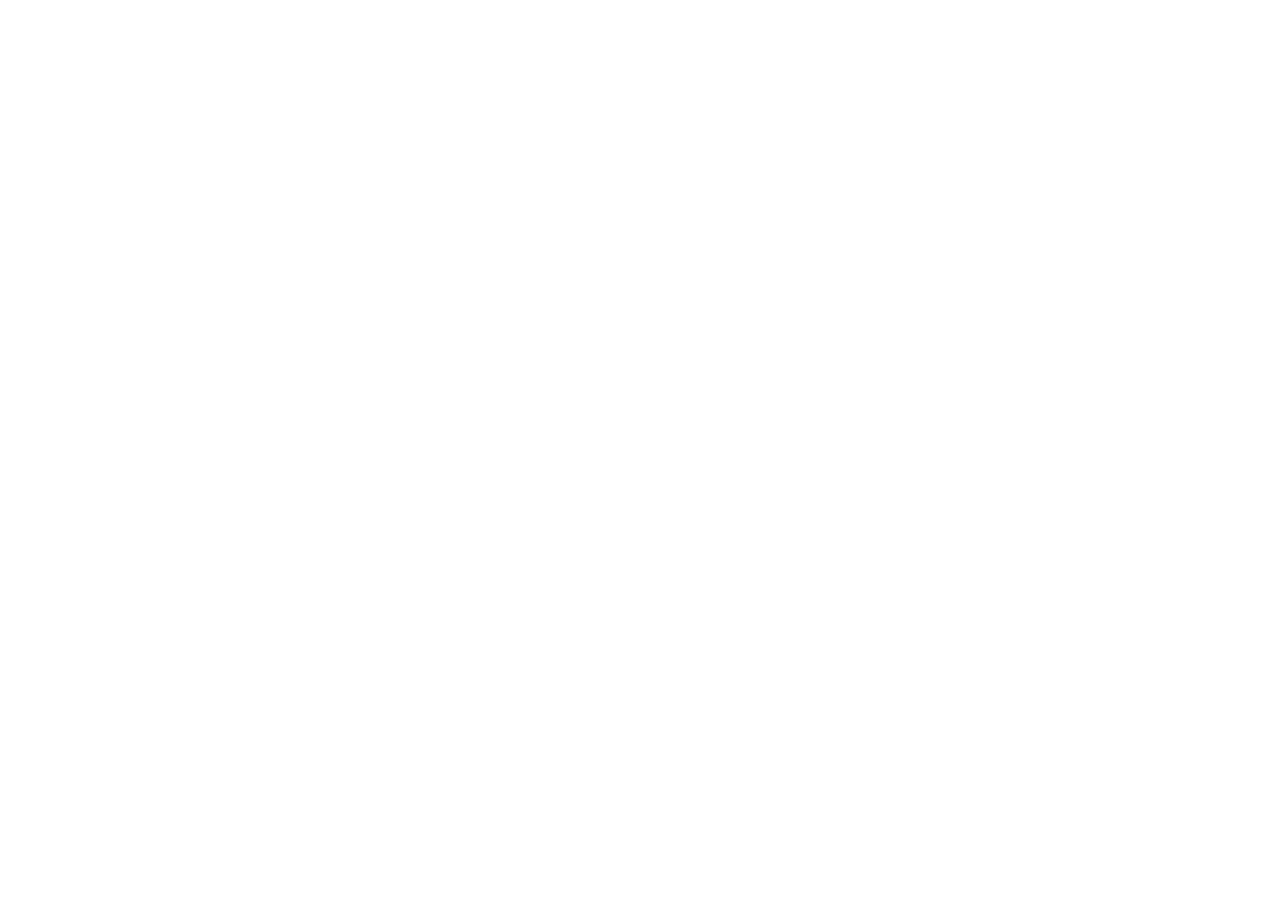
==== index.html @ 24bb2c62 "addedgoogle fonts and link css file" ====
<!DOCTYPE html>
<html lang="en">
  <head>
    <meta charset="UTF-8" />
    <meta name="viewport" content="width=device-width, initial-scale=1.0" />
    <title>journey of web development</title>
    <link rel="stylesheet" href="styles/style.css" />
    <link rel="preconnect" href="https://fonts.googleapis.com" />
    <link rel="preconnect" href="https://fonts.gstatic.com" crossorigin />
    <link
      href="https://fonts.googleapis.com/css2?family=Inter:wght@100..900&display=swap"
      rel="stylesheet"
    />
  </head>

  <body></body>
</html>
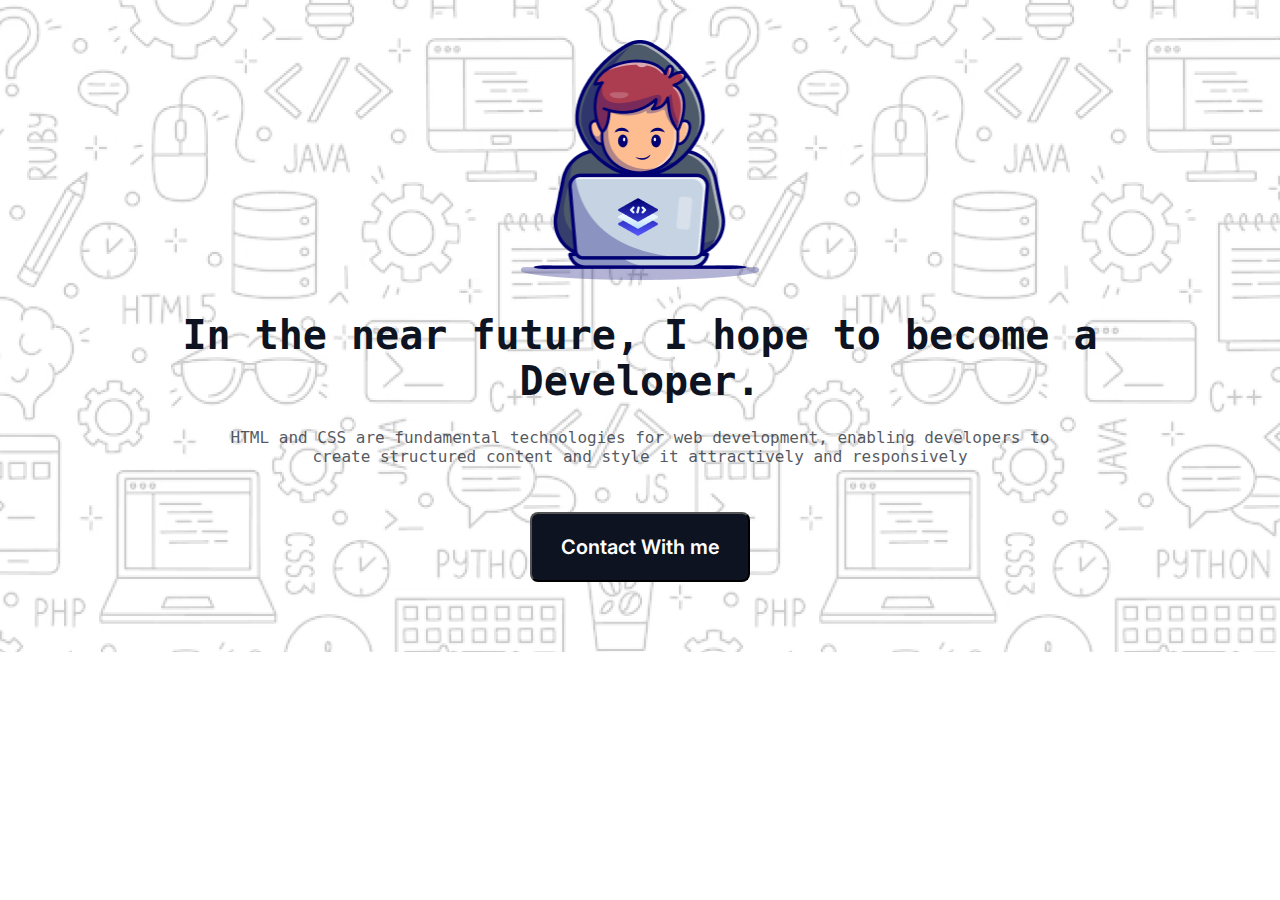
==== commit 9d0c2239: "added banner section" ====
--- a/index.html
+++ b/index.html
@@ -13,5 +13,21 @@
     />
   </head>
 
-  <body></body>
+  <body>
+    <main>
+      <!-- banner-section start here -->
+      <section class="banner">
+        <div class="banner-container">
+          <img src="assets/Group.png" alt="" />
+          <h1>In the near future, I hope to become a Developer.</h1>
+          <p>
+            HTML and CSS are fundamental technologies for web development,
+            enabling developers to create structured content and style it
+            attractively and responsively
+          </p>
+          <button><a href="#footer">Contact With me</a></button>
+        </div>
+      </section>
+    </main>
+  </body>
 </html>
--- a/styles/style.css
+++ b/styles/style.css
@@ -0,0 +1,84 @@
+* {
+  margin: 0;
+  padding: 0;
+  outline: none;
+  box-sizing: border-box;
+}
+
+body {
+  font-family: "Inter", sans-serif;
+}
+
+/* banner design start here */
+
+.banner {
+  max-width: 1440px;
+  min-height: 652px;
+  /* border: 2px solid greenyellow; */
+  margin: 0 auto;
+  background-image: url("../assets/Hero-bg.png");
+  background-repeat: no-repeat;
+  background-position: center;
+  background-size: cover;
+}
+
+.banner-container {
+  max-width: 998px;
+  min-height: 582px;
+  display: flex;
+  flex-direction: column;
+  justify-content: flex-end;
+  align-items: center;
+  padding: 0px;
+  /* border: 2px solid red; */
+  margin: 0 auto;
+  /* margin-top: 24px; */
+}
+
+.banner-container img {
+  max-width: 240.28px;
+  min-height: 240px;
+  margin-bottom: 32px;
+  /* border: 2px solid red; */
+}
+
+.banner-container h1 {
+  max-width: 998px;
+  text-align: center;
+  color: rgb(13, 19, 33);
+  margin-bottom: 24px;
+  font-size: 40px;
+  font-weight: 800;
+  font-family: "Azeret Mono", monospace;
+}
+
+.banner-container p {
+  max-width: 852px;
+  min-height: 52px;
+  color: rgb(13, 19, 33);
+  font-family: "Azeret Mono", monospace;
+  opacity: 0.7;
+  font-size: 16px;
+  font-weight: 400;
+  text-align: center;
+  margin-bottom: 32px;
+}
+
+.banner-container button {
+  width: 220px;
+  min-height: 66px;
+  padding: 21px 24px 21px 24px;
+  margin: 0px 0px;
+  border-radius: 8px;
+  background: rgb(13, 19, 33);
+}
+
+.banner-container a {
+  text-decoration: none;
+  color: rgb(255, 255, 255);
+  font-family: "Azeret Mono", monospace;
+  font-size: 20px;
+  font-weight: 600;
+  text-align: center;
+  font-family: "Inter", sans-serif;
+}
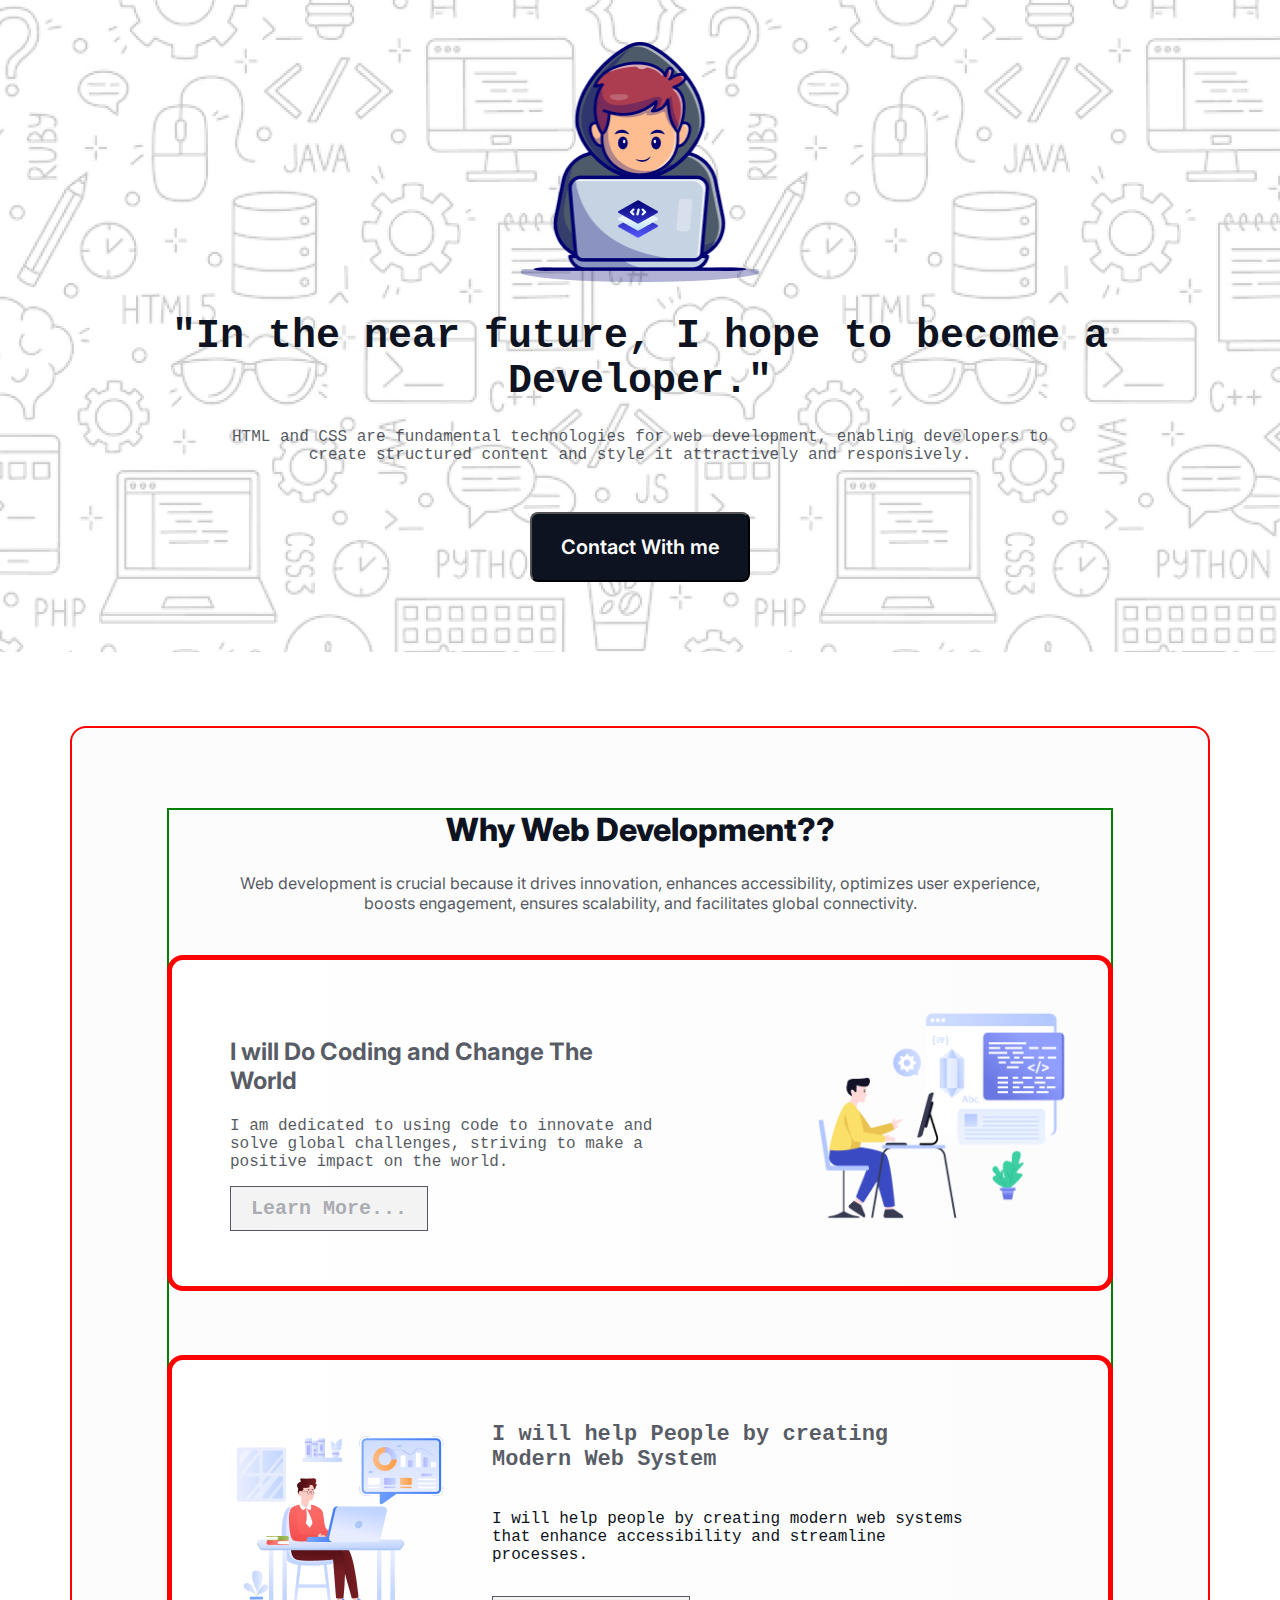
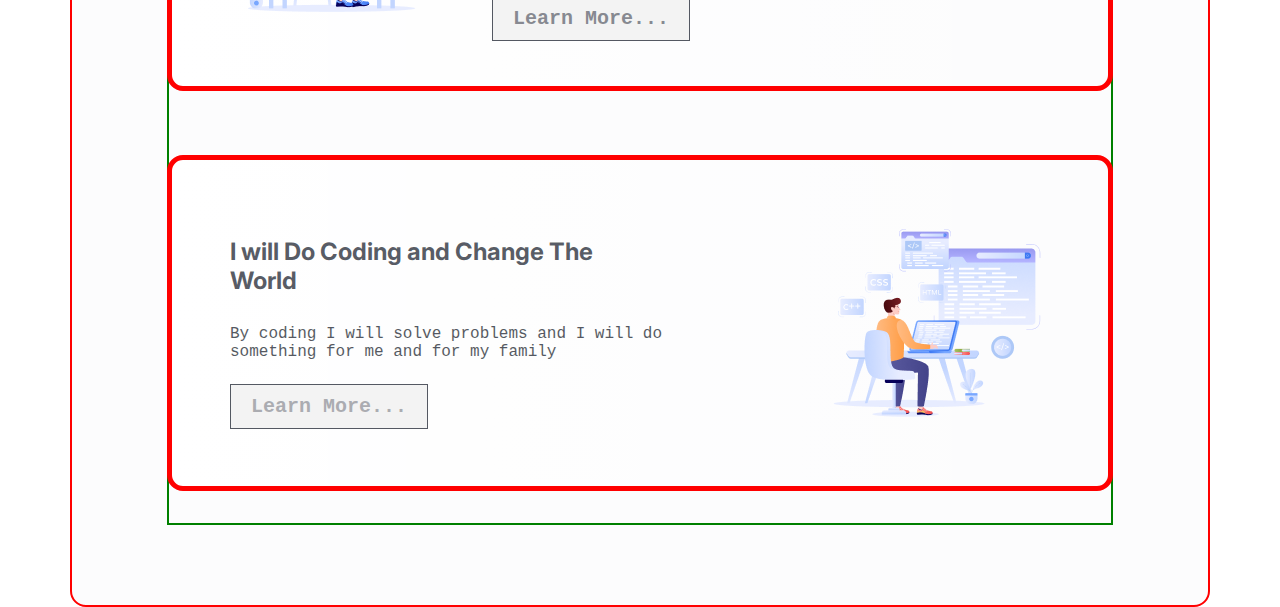
==== commit 8912e947: "added web-dev design and html" ====
--- a/index.html
+++ b/index.html
@@ -1,33 +1,73 @@
 <!DOCTYPE html>
 <html lang="en">
-  <head>
+
+<head>
     <meta charset="UTF-8" />
     <meta name="viewport" content="width=device-width, initial-scale=1.0" />
     <title>journey of web development</title>
     <link rel="stylesheet" href="styles/style.css" />
     <link rel="preconnect" href="https://fonts.googleapis.com" />
     <link rel="preconnect" href="https://fonts.gstatic.com" crossorigin />
-    <link
-      href="https://fonts.googleapis.com/css2?family=Inter:wght@100..900&display=swap"
-      rel="stylesheet"
-    />
-  </head>
+    <link href="https://fonts.googleapis.com/css2?family=Inter:wght@100..900&display=swap" rel="stylesheet" />
+</head>
 
-  <body>
+<body>
     <main>
-      <!-- banner-section start here -->
-      <section class="banner">
-        <div class="banner-container">
-          <img src="assets/Group.png" alt="" />
-          <h1>In the near future, I hope to become a Developer.</h1>
-          <p>
-            HTML and CSS are fundamental technologies for web development,
-            enabling developers to create structured content and style it
-            attractively and responsively
-          </p>
-          <button><a href="#footer">Contact With me</a></button>
-        </div>
-      </section>
-    </main>
-  </body>
-</html>
+        <!-- banner-section start here -->
+        <header class="banner">
+            <div class="banner-container">
+                <img src="assets/Group.png" alt="" />
+                <h1>"In the near future, I hope to become a Developer."</h1>
+                <p>
+                    HTML and CSS are fundamental technologies for web development, enabling developers to create structured content and style it attractively and responsively.
+                </p>
+                <button><a href="#footer">Contact With me</a></button>
+            </div>
+        </header>
+        <main>
+            <section class="why-web-dev">
+                <div class="why-web-dev-container">
+                    <div class="why-web-dev-container-1">
+                        <h3>Why Web Development??</h3>
+                        <p>
+                            Web development is crucial because it drives innovation, enhances accessibility, optimizes user experience, boosts engagement, ensures scalability, and facilitates global connectivity.
+                        </p>
+                    </div>
+                    <div class="why-web-dev-container-2">
+                        <div class="web-dev-container2-child">
+                            <div class="web-dev-container2-content">
+                                <h4>I will Do Coding and Change The World</h4>
+                                <p>I am dedicated to using code to innovate and solve global challenges, striving to make a positive impact on the world.</p>
+                                <button class="btn"><a href="button.html">Learn More...</a></button>
+                            </div>
+                            <img src="assets/Layer_1.png" alt="">
+
+                        </div>
+                    </div>
+                    <div class="why-web-dev-container-3">
+                        <div class="web-dev-container3-child">
+                            <img src="assets/Group 3.png" alt="">
+                            <div class="web-dev-container3-content">
+                                <h4>I will help People by creating Modern Web System</h4>
+                                <p>I will help people by creating modern web systems that enhance accessibility and streamline processes.</p>
+                                <button class="btn"><a href="button2.html">Learn More...</a></button>
+                            </div>
+                        </div>
+                        <div class="why-web-dev-container-4"></div>
+                    </div>
+                    <div class="why-web-dev-container-2">
+                        <div class="web-dev-container2-child">
+                            <div class="web-dev-container2-content">
+                                <h4>I will Do Coding and Change The World</h4>
+                                <p>By coding I will solve problems and I will do something for me and for my family</p>
+                                <button class="btn"><a href="button.html">Learn More...</a></button>
+                            </div>
+                            <img src="assets/Group 4.png" alt="">
+
+                        </div>
+                    </div>
+            </section>
+        </main>
+</body>
+
+</html>--- a/styles/style.css
+++ b/styles/style.css
@@ -7,6 +7,14 @@
 
 body {
   font-family: "Inter", sans-serif;
+}
+
+/* shared design */
+
+.btn {
+  padding: 10px 20px;
+  border: 1px solid rgb(13, 19, 33);
+  opacity: 0.7;
 }
 
 /* banner design start here */
@@ -82,3 +90,229 @@
   text-align: center;
   font-family: "Inter", sans-serif;
 }
+
+/* why web development start here */
+
+.why-web-dev {
+  max-width: 1140px;
+  min-height: 1393px;
+  display: flex;
+  flex-direction: column;
+  justify-content: flex-start;
+  align-items: center;
+  padding: 80px 97px 80px 97px;
+  border: 2px solid red;
+  margin: 0 auto;
+  margin-top: 74px;
+  border-radius: 16px;
+  background: rgba(13, 19, 33, 0.02);
+  background-color: rgba(252, 252, 253, 1);
+}
+
+.why-web-dev-container {
+  max-width: 946px;
+  min-height: 1233px;
+  display: flex;
+  flex-direction: column;
+  justify-content: flex-start;
+  align-items: center;
+  padding: 0px;
+  margin: 0px 10px;
+  border: 2px solid green;
+}
+
+.why-web-dev-container-1 {
+  max-width: 852px;
+  min-height: 113px;
+  display: flex;
+  flex-direction: column;
+  padding: 0px;
+  /* margin: 48px 0px; */
+}
+
+.why-web-dev-container-1 h3 {
+  color: rgb(13, 19, 33);
+  font-size: 32px;
+  font-weight: 800;
+  letter-spacing: 0%;
+  text-align: center;
+  font-family: "Inter", sans-serif;
+}
+
+.why-web-dev-container-1 p {
+  color: rgb(13, 19, 33);
+  font-family: "Inter", sans-serif;
+  font-size: 16px;
+  font-weight: 400;
+  text-align: center;
+  margin-top: 24px;
+  opacity: 0.7;
+}
+
+.why-web-dev-container-2 {
+  width: 946px;
+  height: 336px;
+  padding: 48px;
+  margin: 32px 0px;
+  border: 5px solid red;
+  display: flex;
+  align-items: center;
+  padding: 48px;
+  margin-bottom: 32px;
+  border-radius: 16px;
+  background: linear-gradient(
+    90deg,
+    rgb(255, 255, 255),
+    rgba(255, 255, 255, 0) 100%
+  );
+}
+
+.web-dev-container2-child {
+  /* max-width: 850px;
+  min-height: 240px; */
+  display: flex;
+  flex-direction: row;
+  justify-content: center;
+  align-items: center;
+  margin: 32px 0px;
+  gap: 100px;
+}
+
+.web-dev-container2-child img {
+  max-width: 259.56px;
+  min-height: 217.01px;
+}
+
+.web-dev-container2-content {
+  width: 477px;
+  height: 219px;
+  display: flex;
+  flex-direction: column;
+  justify-content: flex-start;
+  align-items: flex-start;
+  margin: 0px 10px;
+}
+
+.web-dev-container2-content h4 {
+  max-width: 390px;
+  min-height: 72px;
+  display: flex;
+  flex-direction: column;
+  justify-content: center;
+  align-items: flex-start;
+  margin-top: 16px;
+  color: rgba(13, 19, 33, 0.7);
+  font-size: 24px;
+  font-weight: 700;
+  text-align: left;
+}
+
+.web-dev-container2-content p {
+  color: rgb(13, 19, 33);
+  font-family: "Azeret Mono", monospace;
+  font-size: 16px;
+  font-weight: 400;
+  text-align: left;
+  max-width: 468px;
+  min-height: 52px;
+  display: flex;
+  flex-direction: column;
+  justify-content: center;
+  align-items: flex-start;
+  margin: 15px 0px;
+  opacity: 0.7;
+}
+
+.web-dev-container2-content button {
+  color: rgb(13, 19, 33);
+  font-family: "Azeret Mono", monospace;
+  font-size: 20px;
+  font-weight: 600;
+  text-align: center;
+  box-sizing: border-box;
+  border: 1px solid rgb(13, 19, 33);
+  opacity: 0.7;
+  /* padding: 7px 10px; */
+}
+
+.web-dev-container2-content button a {
+  text-decoration: none;
+  color: rgba(136, 138, 145, 1);
+}
+
+.why-web-dev-container-3 {
+  width: 946px;
+  height: 336px;
+  padding: 48px;
+  margin: 32px 0px;
+  border: 5px solid red;
+  display: flex;
+  align-items: center;
+  padding: 48px;
+  margin-bottom: 32px;
+  border-radius: 16px;
+  background: linear-gradient(
+    90deg,
+    rgb(255, 255, 255),
+    rgba(255, 255, 255, 0) 100%
+  );
+}
+
+.web-dev-container3-child {
+  display: flex;
+  flex-direction: row;
+  justify-content: center;
+  align-items: center;
+  gap: 32px;
+}
+
+.web-dev-container3-child img {
+}
+
+.web-dev-container3-content {
+  max-width: 477px;
+  min-height: 219px;
+  display: flex;
+  flex-direction: column;
+  justify-content: center;
+  align-items: flex-start;
+}
+
+.web-dev-container3-content h4 {
+  color: rgba(13, 19, 33, 0.7);
+  font-family: "Azeret Mono", monospace;
+  font-size: 22px;
+  font-weight: 700;
+  text-align: left;
+  width: 477px;
+  height: 72px;
+  margin: 16px 0;
+}
+
+.web-dev-container3-content p {
+  color: rgb(13, 19, 33);
+  font-family: "Azeret Mono", monospace;
+  font-size: 16px;
+  font-weight: 400;
+  text-align: left;
+  margin-bottom: 32px;
+}
+
+.web-dev-container3-content button {
+  color: rgb(13, 19, 33);
+  font-family: "Azeret Mono", monospace;
+  font-size: 20px;
+  font-weight: 600;
+  text-align: center;
+  box-sizing: border-box;
+  border: 1px solid rgb(13, 19, 33);
+  opacity: 0.7;
+}
+
+.web-dev-container3-content button a {
+  text-decoration: none;
+  color: rgba(85, 89, 99, 1);
+}
+
+.why-web-dev-container-4 {
+}
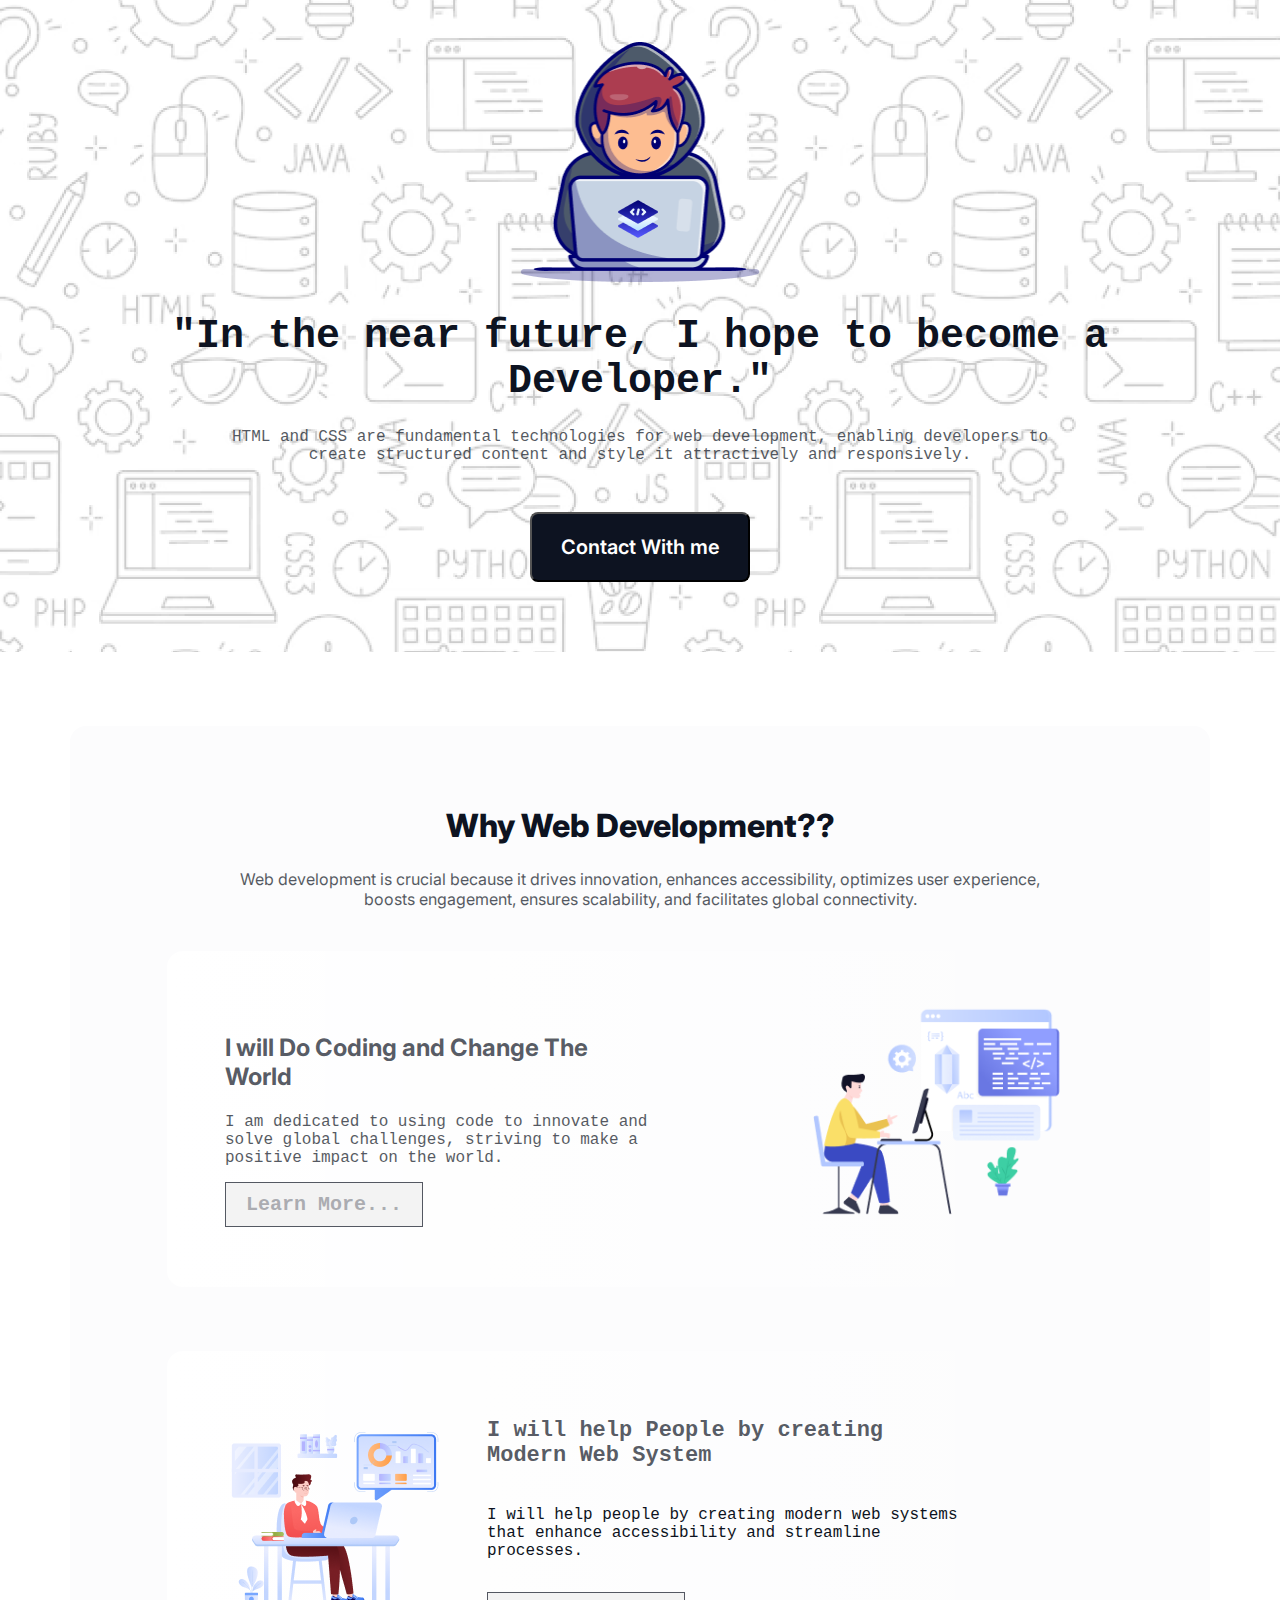
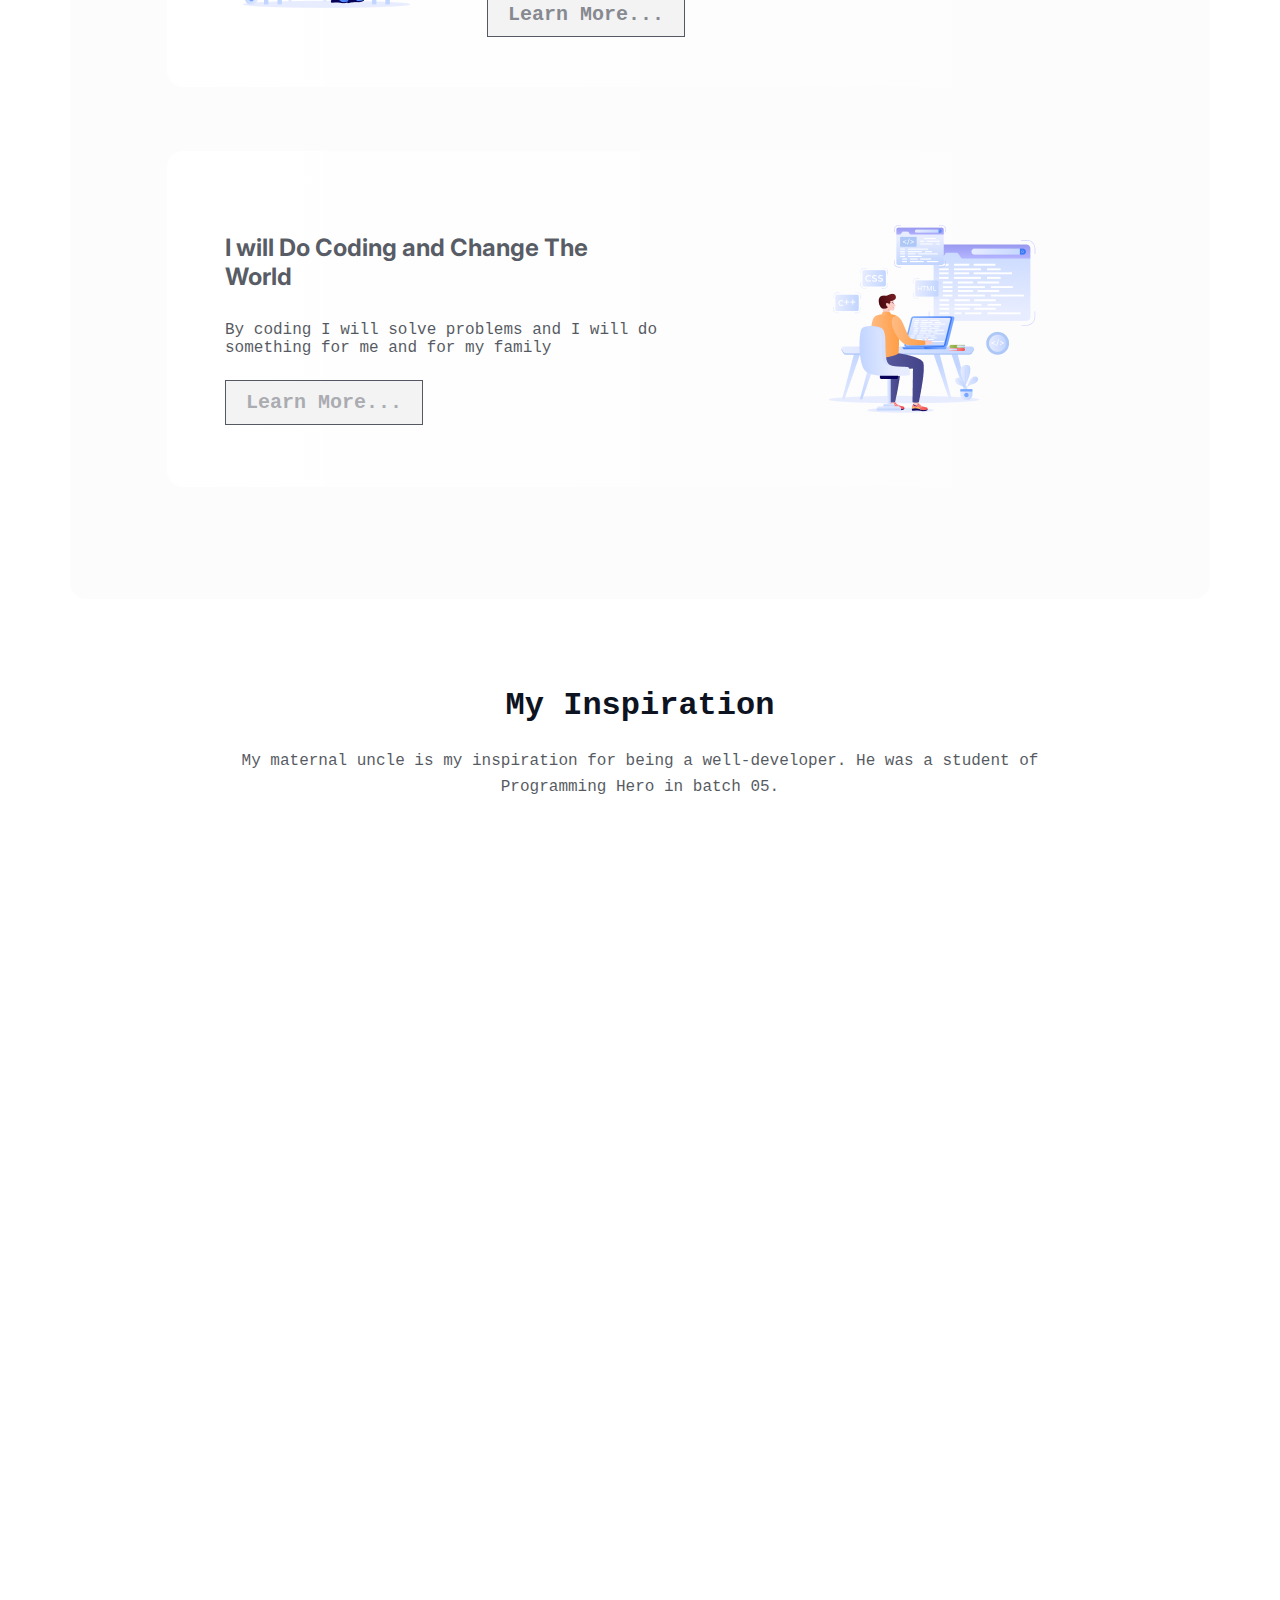
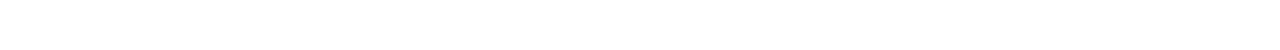
==== commit d06e6a63: "added ispiration part" ====
--- a/index.html
+++ b/index.html
@@ -38,7 +38,7 @@
                             <div class="web-dev-container2-content">
                                 <h4>I will Do Coding and Change The World</h4>
                                 <p>I am dedicated to using code to innovate and solve global challenges, striving to make a positive impact on the world.</p>
-                                <button class="btn"><a href="button.html">Learn More...</a></button>
+                                <button class="btn"><a href="button.html" target="_blank">Learn More...</a></button>
                             </div>
                             <img src="assets/Layer_1.png" alt="">
 
@@ -50,7 +50,7 @@
                             <div class="web-dev-container3-content">
                                 <h4>I will help People by creating Modern Web System</h4>
                                 <p>I will help people by creating modern web systems that enhance accessibility and streamline processes.</p>
-                                <button class="btn"><a href="button2.html">Learn More...</a></button>
+                                <button class="btn"><a href="button2.html" target="_blank">Learn More...</a></button>
                             </div>
                         </div>
                         <div class="why-web-dev-container-4"></div>
@@ -60,13 +60,37 @@
                             <div class="web-dev-container2-content">
                                 <h4>I will Do Coding and Change The World</h4>
                                 <p>By coding I will solve problems and I will do something for me and for my family</p>
-                                <button class="btn"><a href="button.html">Learn More...</a></button>
+                                <button class="btn"><a href="button.html" target="_blank">Learn More...</a></button>
                             </div>
                             <img src="assets/Group 4.png" alt="">
 
                         </div>
                     </div>
             </section>
+            <section class="inspiration">
+                <div class="inspiration-container">
+                    <div class="inspiration-text-container">
+                        <h3>
+                            My Inspiration
+
+                        </h3>
+                        <p>My maternal uncle is my inspiration for being a well-developer. He was a student of Programming Hero in batch 05. </p>
+                    </div>
+                    <div class="iframe-container">
+                        <iframe width="560" height="315" src="https://www.youtube.com/embed/DGHn2uOAVCE?si=Xnsuhwr_h04miVnV" title="YouTube video player" frameborder="0" allow="accelerometer; autoplay; clipboard-write; encrypted-media; gyroscope; picture-in-picture; web-share"
+                            referrerpolicy="strict-origin-when-cross-origin" allowfullscreen></iframe>
+                    </div>
+                </div>
+
+
+            </section>
+            <section class="current-target">
+                <div class="current-text-container">
+                    <h3></h3>
+                    <p></p>
+                </div>
+                <div class="current-icon-container"></div>
+            </section>
         </main>
 </body>
 
--- a/styles/style.css
+++ b/styles/style.css
@@ -1,318 +1,374 @@
 * {
-  margin: 0;
-  padding: 0;
-  outline: none;
-  box-sizing: border-box;
+    margin: 0;
+    padding: 0;
+    outline: none;
+    box-sizing: border-box;
 }
 
 body {
-  font-family: "Inter", sans-serif;
-}
+    font-family: "Inter", sans-serif;
+}
+
 
 /* shared design */
 
 .btn {
-  padding: 10px 20px;
-  border: 1px solid rgb(13, 19, 33);
-  opacity: 0.7;
-}
+    padding: 10px 20px;
+    border: 1px solid rgb(13, 19, 33);
+    opacity: 0.7;
+}
+
 
 /* banner design start here */
 
 .banner {
-  max-width: 1440px;
-  min-height: 652px;
-  /* border: 2px solid greenyellow; */
-  margin: 0 auto;
-  background-image: url("../assets/Hero-bg.png");
-  background-repeat: no-repeat;
-  background-position: center;
-  background-size: cover;
+    max-width: 1440px;
+    min-height: 652px;
+    /* border: 2px solid greenyellow; */
+    margin: 0 auto;
+    background-image: url("../assets/Hero-bg.png");
+    background-repeat: no-repeat;
+    background-position: center;
+    background-size: cover;
 }
 
 .banner-container {
-  max-width: 998px;
-  min-height: 582px;
-  display: flex;
-  flex-direction: column;
-  justify-content: flex-end;
-  align-items: center;
-  padding: 0px;
-  /* border: 2px solid red; */
-  margin: 0 auto;
-  /* margin-top: 24px; */
+    max-width: 998px;
+    min-height: 582px;
+    display: flex;
+    flex-direction: column;
+    justify-content: flex-end;
+    align-items: center;
+    padding: 0px;
+    /* border: 2px solid red; */
+    margin: 0 auto;
+    /* margin-top: 24px; */
 }
 
 .banner-container img {
-  max-width: 240.28px;
-  min-height: 240px;
-  margin-bottom: 32px;
-  /* border: 2px solid red; */
+    max-width: 240.28px;
+    min-height: 240px;
+    margin-bottom: 32px;
+    /* border: 2px solid red; */
 }
 
 .banner-container h1 {
-  max-width: 998px;
-  text-align: center;
-  color: rgb(13, 19, 33);
-  margin-bottom: 24px;
-  font-size: 40px;
-  font-weight: 800;
-  font-family: "Azeret Mono", monospace;
+    max-width: 998px;
+    text-align: center;
+    color: rgb(13, 19, 33);
+    margin-bottom: 24px;
+    font-size: 40px;
+    font-weight: 800;
+    font-family: "Azeret Mono", monospace;
 }
 
 .banner-container p {
-  max-width: 852px;
-  min-height: 52px;
-  color: rgb(13, 19, 33);
-  font-family: "Azeret Mono", monospace;
-  opacity: 0.7;
-  font-size: 16px;
-  font-weight: 400;
-  text-align: center;
-  margin-bottom: 32px;
+    max-width: 852px;
+    min-height: 52px;
+    color: rgb(13, 19, 33);
+    font-family: "Azeret Mono", monospace;
+    opacity: 0.7;
+    font-size: 16px;
+    font-weight: 400;
+    text-align: center;
+    margin-bottom: 32px;
 }
 
 .banner-container button {
-  width: 220px;
-  min-height: 66px;
-  padding: 21px 24px 21px 24px;
-  margin: 0px 0px;
-  border-radius: 8px;
-  background: rgb(13, 19, 33);
+    width: 220px;
+    min-height: 66px;
+    padding: 21px 24px 21px 24px;
+    margin: 0px 0px;
+    border-radius: 8px;
+    background: rgb(13, 19, 33);
 }
 
 .banner-container a {
-  text-decoration: none;
-  color: rgb(255, 255, 255);
-  font-family: "Azeret Mono", monospace;
-  font-size: 20px;
-  font-weight: 600;
-  text-align: center;
-  font-family: "Inter", sans-serif;
-}
+    text-decoration: none;
+    color: rgb(255, 255, 255);
+    font-family: "Azeret Mono", monospace;
+    font-size: 20px;
+    font-weight: 600;
+    text-align: center;
+    font-family: "Inter", sans-serif;
+}
+
 
 /* why web development start here */
 
 .why-web-dev {
-  max-width: 1140px;
-  min-height: 1393px;
-  display: flex;
-  flex-direction: column;
-  justify-content: flex-start;
-  align-items: center;
-  padding: 80px 97px 80px 97px;
-  border: 2px solid red;
-  margin: 0 auto;
-  margin-top: 74px;
-  border-radius: 16px;
-  background: rgba(13, 19, 33, 0.02);
-  background-color: rgba(252, 252, 253, 1);
+    max-width: 1140px;
+    min-height: 1393px;
+    display: flex;
+    flex-direction: column;
+    justify-content: flex-start;
+    align-items: center;
+    padding: 80px 97px 80px 97px;
+    /* border: 2px solid red; */
+    margin: 0 auto;
+    margin-top: 74px;
+    border-radius: 16px;
+    background: rgba(13, 19, 33, 0.02);
+    background-color: rgba(252, 252, 253, 1);
 }
 
 .why-web-dev-container {
-  max-width: 946px;
-  min-height: 1233px;
-  display: flex;
-  flex-direction: column;
-  justify-content: flex-start;
-  align-items: center;
-  padding: 0px;
-  margin: 0px 10px;
-  border: 2px solid green;
+    max-width: 946px;
+    min-height: 1233px;
+    display: flex;
+    flex-direction: column;
+    justify-content: flex-start;
+    align-items: center;
+    padding: 0px;
+    margin: 0px 10px;
+    /* border: 2px solid green; */
 }
 
 .why-web-dev-container-1 {
-  max-width: 852px;
-  min-height: 113px;
-  display: flex;
-  flex-direction: column;
-  padding: 0px;
-  /* margin: 48px 0px; */
+    max-width: 852px;
+    min-height: 113px;
+    display: flex;
+    flex-direction: column;
+    padding: 0px;
+    /* margin: 48px 0px; */
 }
 
 .why-web-dev-container-1 h3 {
-  color: rgb(13, 19, 33);
-  font-size: 32px;
-  font-weight: 800;
-  letter-spacing: 0%;
-  text-align: center;
-  font-family: "Inter", sans-serif;
+    color: rgb(13, 19, 33);
+    font-size: 32px;
+    font-weight: 800;
+    letter-spacing: 0%;
+    text-align: center;
+    font-family: "Inter", sans-serif;
 }
 
 .why-web-dev-container-1 p {
-  color: rgb(13, 19, 33);
-  font-family: "Inter", sans-serif;
-  font-size: 16px;
-  font-weight: 400;
-  text-align: center;
-  margin-top: 24px;
-  opacity: 0.7;
+    color: rgb(13, 19, 33);
+    font-family: "Inter", sans-serif;
+    font-size: 16px;
+    font-weight: 400;
+    text-align: center;
+    margin-top: 24px;
+    opacity: 0.7;
 }
 
 .why-web-dev-container-2 {
-  width: 946px;
-  height: 336px;
-  padding: 48px;
-  margin: 32px 0px;
-  border: 5px solid red;
-  display: flex;
-  align-items: center;
-  padding: 48px;
-  margin-bottom: 32px;
-  border-radius: 16px;
-  background: linear-gradient(
-    90deg,
-    rgb(255, 255, 255),
-    rgba(255, 255, 255, 0) 100%
-  );
+    width: 946px;
+    height: 336px;
+    padding: 48px;
+    margin: 32px 0px;
+    /* border: 5px solid red; */
+    display: flex;
+    align-items: center;
+    padding: 48px;
+    margin-bottom: 32px;
+    border-radius: 16px;
+    background: linear-gradient( 90deg, rgb(255, 255, 255), rgba(255, 255, 255, 0) 100%);
 }
 
 .web-dev-container2-child {
-  /* max-width: 850px;
+    /* max-width: 850px;
   min-height: 240px; */
-  display: flex;
-  flex-direction: row;
-  justify-content: center;
-  align-items: center;
-  margin: 32px 0px;
-  gap: 100px;
+    display: flex;
+    flex-direction: row;
+    justify-content: center;
+    align-items: center;
+    margin: 32px 0px;
+    gap: 100px;
 }
 
 .web-dev-container2-child img {
-  max-width: 259.56px;
-  min-height: 217.01px;
+    max-width: 259.56px;
+    min-height: 217.01px;
 }
 
 .web-dev-container2-content {
-  width: 477px;
-  height: 219px;
-  display: flex;
-  flex-direction: column;
-  justify-content: flex-start;
-  align-items: flex-start;
-  margin: 0px 10px;
+    width: 477px;
+    height: 219px;
+    display: flex;
+    flex-direction: column;
+    justify-content: flex-start;
+    align-items: flex-start;
+    margin: 0px 10px;
 }
 
 .web-dev-container2-content h4 {
-  max-width: 390px;
-  min-height: 72px;
-  display: flex;
-  flex-direction: column;
-  justify-content: center;
-  align-items: flex-start;
-  margin-top: 16px;
-  color: rgba(13, 19, 33, 0.7);
-  font-size: 24px;
-  font-weight: 700;
-  text-align: left;
+    max-width: 390px;
+    min-height: 72px;
+    display: flex;
+    flex-direction: column;
+    justify-content: center;
+    align-items: flex-start;
+    margin-top: 16px;
+    color: rgba(13, 19, 33, 0.7);
+    font-size: 24px;
+    font-weight: 700;
+    text-align: left;
 }
 
 .web-dev-container2-content p {
-  color: rgb(13, 19, 33);
-  font-family: "Azeret Mono", monospace;
-  font-size: 16px;
-  font-weight: 400;
-  text-align: left;
-  max-width: 468px;
-  min-height: 52px;
-  display: flex;
-  flex-direction: column;
-  justify-content: center;
-  align-items: flex-start;
-  margin: 15px 0px;
-  opacity: 0.7;
+    color: rgb(13, 19, 33);
+    font-family: "Azeret Mono", monospace;
+    font-size: 16px;
+    font-weight: 400;
+    text-align: left;
+    max-width: 468px;
+    min-height: 52px;
+    display: flex;
+    flex-direction: column;
+    justify-content: center;
+    align-items: flex-start;
+    margin: 15px 0px;
+    opacity: 0.7;
 }
 
 .web-dev-container2-content button {
-  color: rgb(13, 19, 33);
-  font-family: "Azeret Mono", monospace;
-  font-size: 20px;
-  font-weight: 600;
-  text-align: center;
-  box-sizing: border-box;
-  border: 1px solid rgb(13, 19, 33);
-  opacity: 0.7;
-  /* padding: 7px 10px; */
+    color: rgb(13, 19, 33);
+    font-family: "Azeret Mono", monospace;
+    font-size: 20px;
+    font-weight: 600;
+    text-align: center;
+    box-sizing: border-box;
+    border: 1px solid rgb(13, 19, 33);
+    opacity: 0.7;
+    /* padding: 7px 10px; */
 }
 
 .web-dev-container2-content button a {
-  text-decoration: none;
-  color: rgba(136, 138, 145, 1);
+    text-decoration: none;
+    color: rgba(136, 138, 145, 1);
 }
 
 .why-web-dev-container-3 {
-  width: 946px;
-  height: 336px;
-  padding: 48px;
-  margin: 32px 0px;
-  border: 5px solid red;
-  display: flex;
-  align-items: center;
-  padding: 48px;
-  margin-bottom: 32px;
-  border-radius: 16px;
-  background: linear-gradient(
-    90deg,
-    rgb(255, 255, 255),
-    rgba(255, 255, 255, 0) 100%
-  );
+    width: 946px;
+    height: 336px;
+    padding: 48px;
+    margin: 32px 0px;
+    /* border: 5px solid red; */
+    display: flex;
+    align-items: center;
+    padding: 48px;
+    margin-bottom: 32px;
+    border-radius: 16px;
+    background: linear-gradient( 90deg, rgb(255, 255, 255), rgba(255, 255, 255, 0) 100%);
 }
 
 .web-dev-container3-child {
-  display: flex;
-  flex-direction: row;
-  justify-content: center;
-  align-items: center;
-  gap: 32px;
-}
-
-.web-dev-container3-child img {
-}
+    display: flex;
+    flex-direction: row;
+    justify-content: center;
+    align-items: center;
+    gap: 32px;
+}
+
+.web-dev-container3-child img {}
 
 .web-dev-container3-content {
-  max-width: 477px;
-  min-height: 219px;
-  display: flex;
-  flex-direction: column;
-  justify-content: center;
-  align-items: flex-start;
+    max-width: 477px;
+    min-height: 219px;
+    display: flex;
+    flex-direction: column;
+    justify-content: center;
+    align-items: flex-start;
 }
 
 .web-dev-container3-content h4 {
-  color: rgba(13, 19, 33, 0.7);
-  font-family: "Azeret Mono", monospace;
-  font-size: 22px;
-  font-weight: 700;
-  text-align: left;
-  width: 477px;
-  height: 72px;
-  margin: 16px 0;
+    color: rgba(13, 19, 33, 0.7);
+    font-family: "Azeret Mono", monospace;
+    font-size: 22px;
+    font-weight: 700;
+    text-align: left;
+    width: 477px;
+    height: 72px;
+    margin: 16px 0;
 }
 
 .web-dev-container3-content p {
-  color: rgb(13, 19, 33);
-  font-family: "Azeret Mono", monospace;
-  font-size: 16px;
-  font-weight: 400;
-  text-align: left;
-  margin-bottom: 32px;
+    color: rgb(13, 19, 33);
+    font-family: "Azeret Mono", monospace;
+    font-size: 16px;
+    font-weight: 400;
+    text-align: left;
+    margin-bottom: 32px;
 }
 
 .web-dev-container3-content button {
-  color: rgb(13, 19, 33);
-  font-family: "Azeret Mono", monospace;
-  font-size: 20px;
-  font-weight: 600;
-  text-align: center;
-  box-sizing: border-box;
-  border: 1px solid rgb(13, 19, 33);
-  opacity: 0.7;
+    color: rgb(13, 19, 33);
+    font-family: "Azeret Mono", monospace;
+    font-size: 20px;
+    font-weight: 600;
+    text-align: center;
+    box-sizing: border-box;
+    border: 1px solid rgb(13, 19, 33);
+    opacity: 0.7;
 }
 
 .web-dev-container3-content button a {
-  text-decoration: none;
-  color: rgba(85, 89, 99, 1);
-}
-
-.why-web-dev-container-4 {
-}
+    text-decoration: none;
+    color: rgba(85, 89, 99, 1);
+}
+
+
+/* ends of web-dev desigm */
+
+
+/* inspiration start here */
+
+.inspiration {
+    max-width: 1140px;
+    min-height: 775px;
+    margin: 0 auto;
+    display: flex;
+    flex-direction: column;
+    justify-content: center;
+    align-items: center;
+    /* border: 2px solid red; */
+    margin-top: 88px;
+    margin-bottom: 183px;
+}
+
+.inspiration-text-container {
+    max-width: 852px;
+    min-height: 113px;
+    /* border: 2px solid red; */
+    margin-bottom: 48px;
+    /* text-align: center; */
+    margin: 0 auto;
+}
+
+.inspiration-text-container h3 {
+    text-align: center;
+    color: rgb(13, 19, 33);
+    font-family: "Azeret Mono", monospace;
+    font-size: 32px;
+    font-weight: 800;
+    text-align: center;
+}
+
+.inspiration-text-container p {
+    color: rgb(13, 19, 33);
+    font-family: "Azeret Mono", monospace;
+    font-size: 16px;
+    font-weight: 400;
+    line-height: 26px;
+    letter-spacing: 0%;
+    text-align: center;
+    opacity: 0.7;
+    margin-top: 24px;
+    margin-bottom: 48px;
+}
+
+.iframe-container {
+    max-width: 1140px;
+    min-height: 614px;
+    /* border: 2px solid green; */
+}
+
+.iframe-container iframe {
+    width: 1076px;
+    height: 550px;
+    /* padding: 32px; */
+    border-radius: 16px;
+    /* border: 2px solid powderblue; */
+    margin: 32px;
+}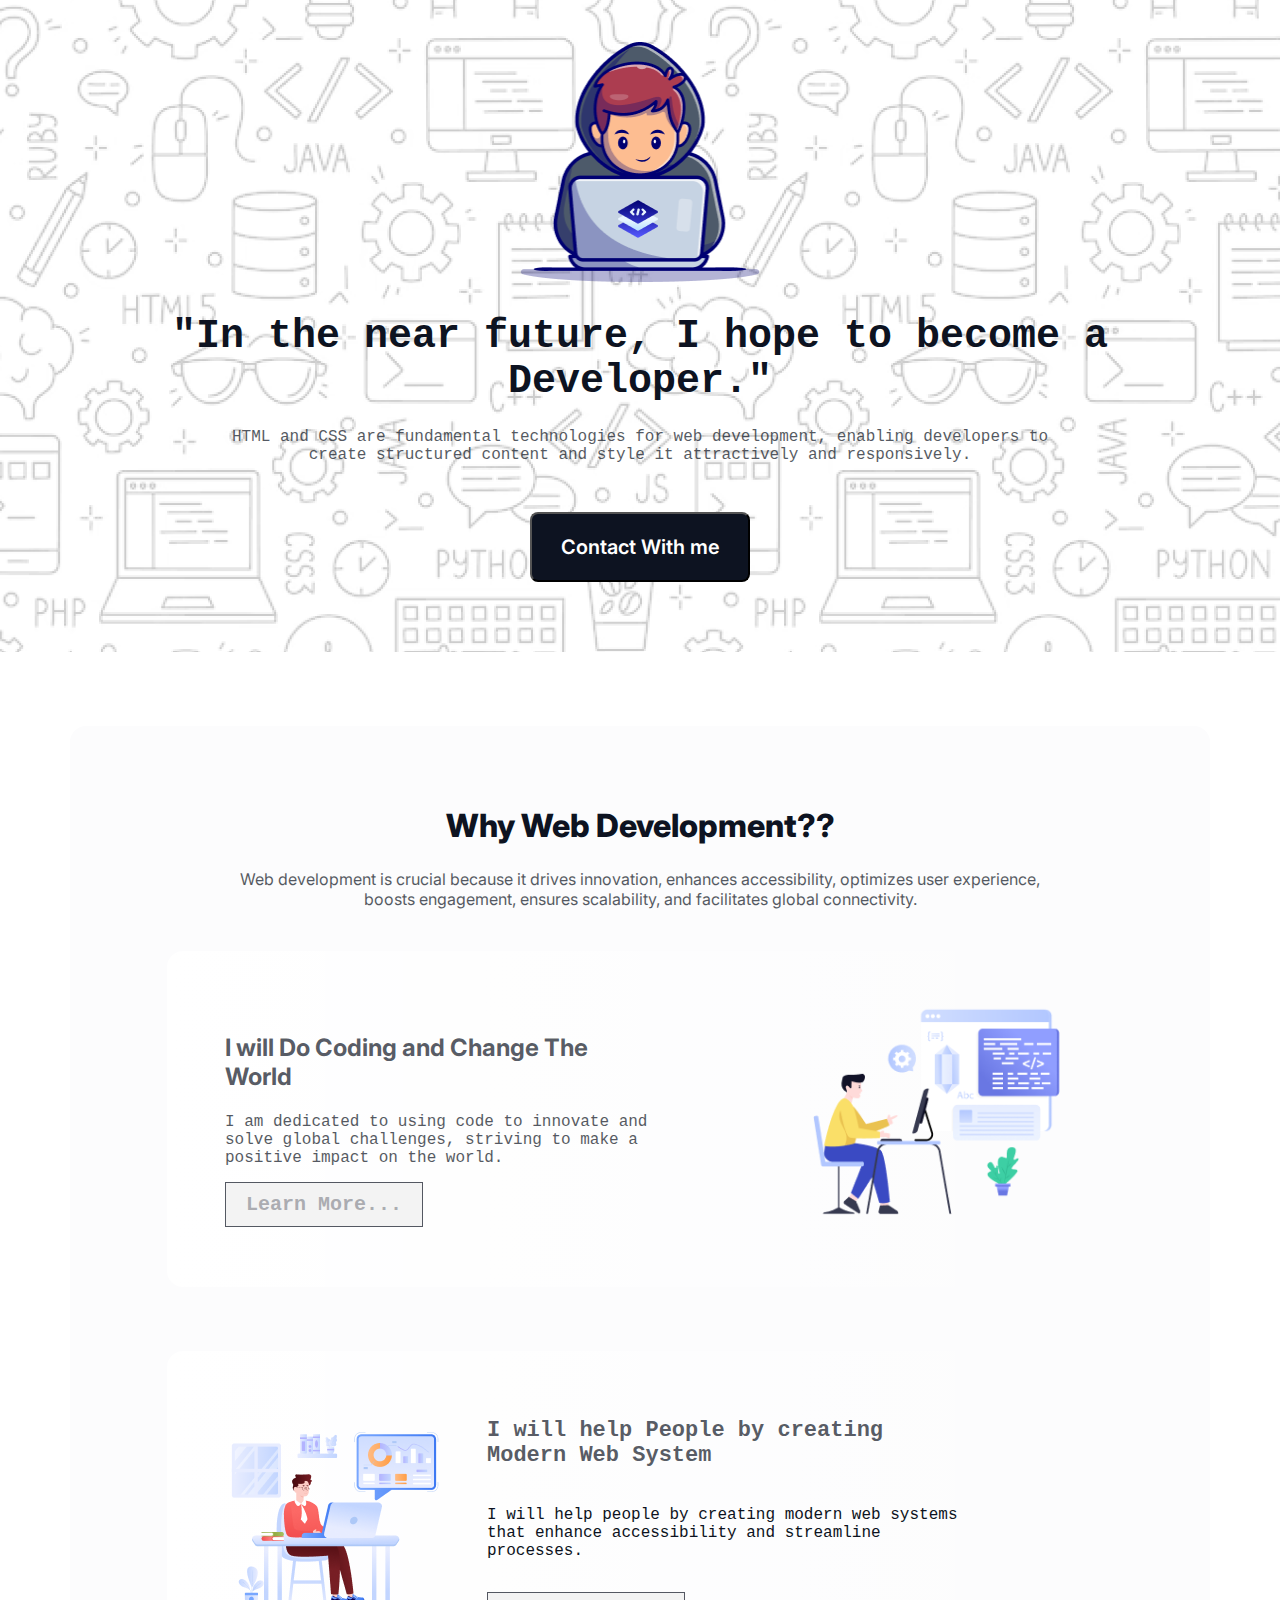
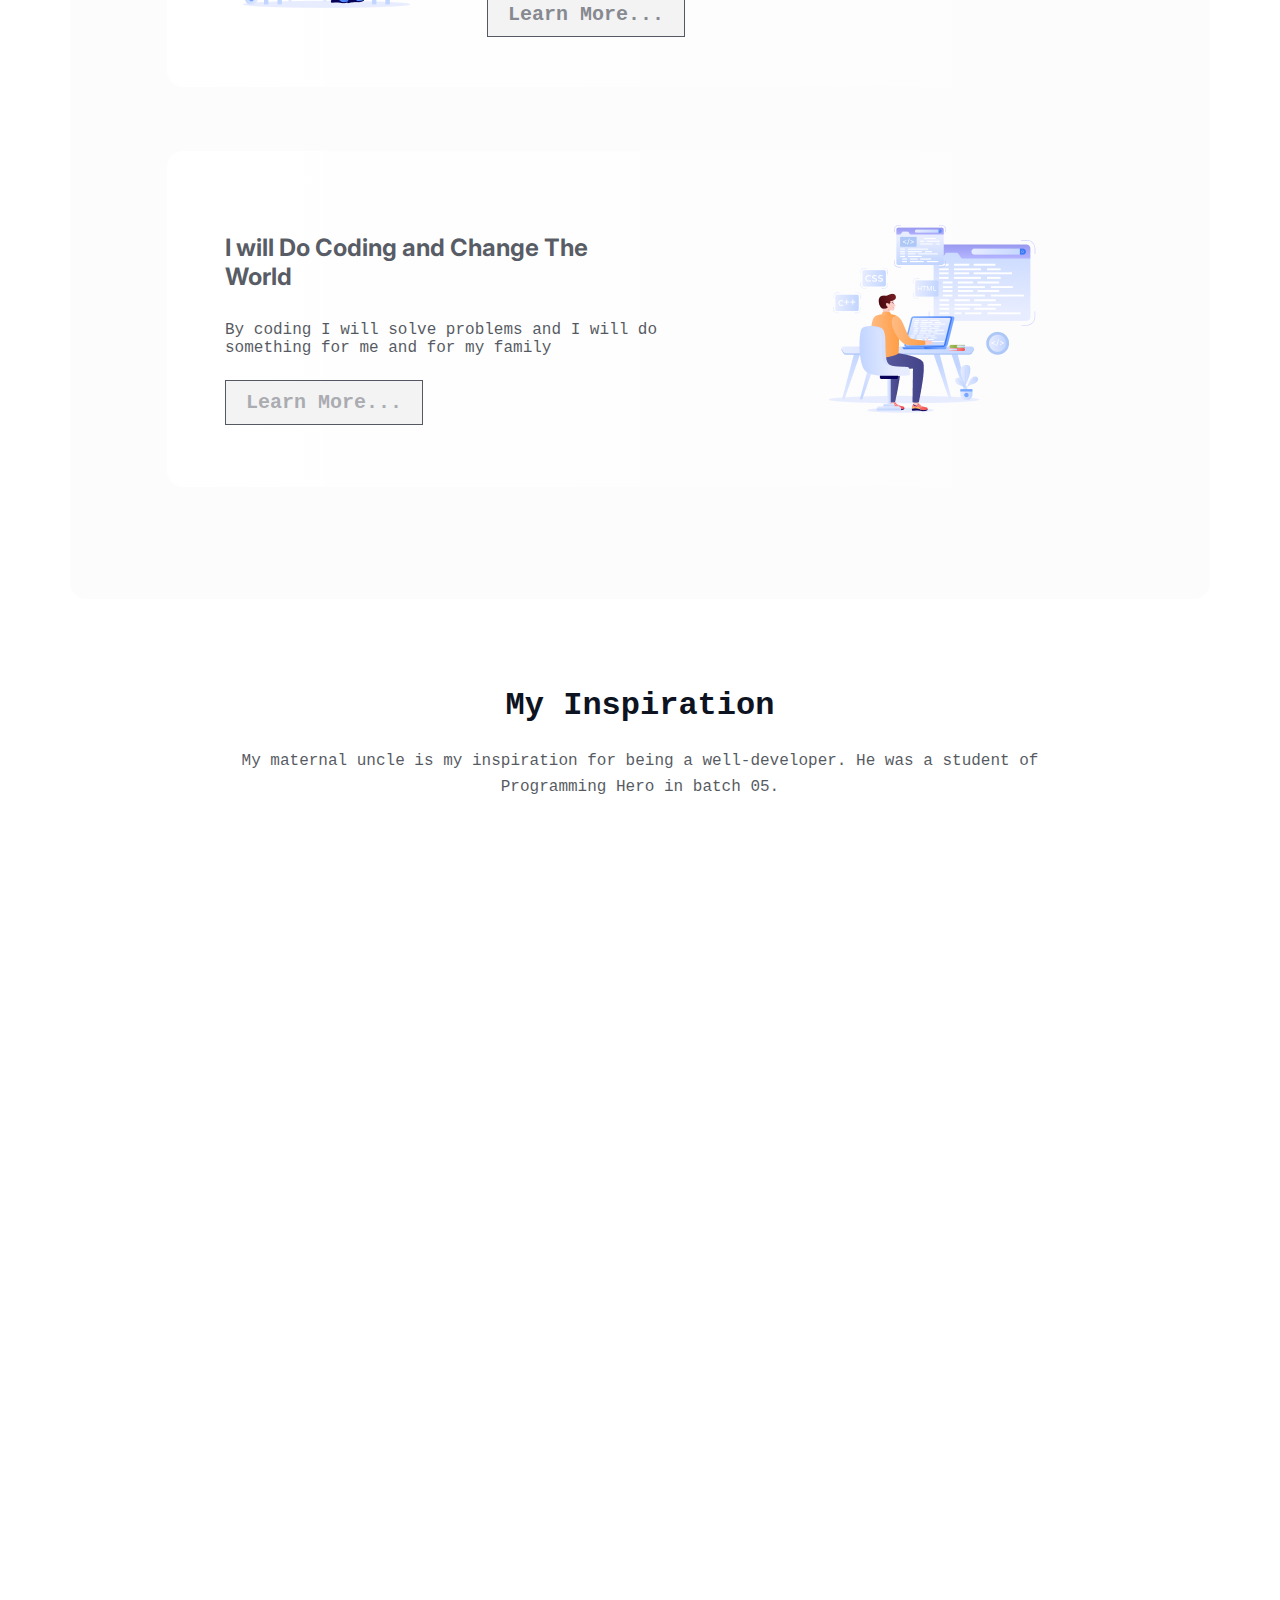
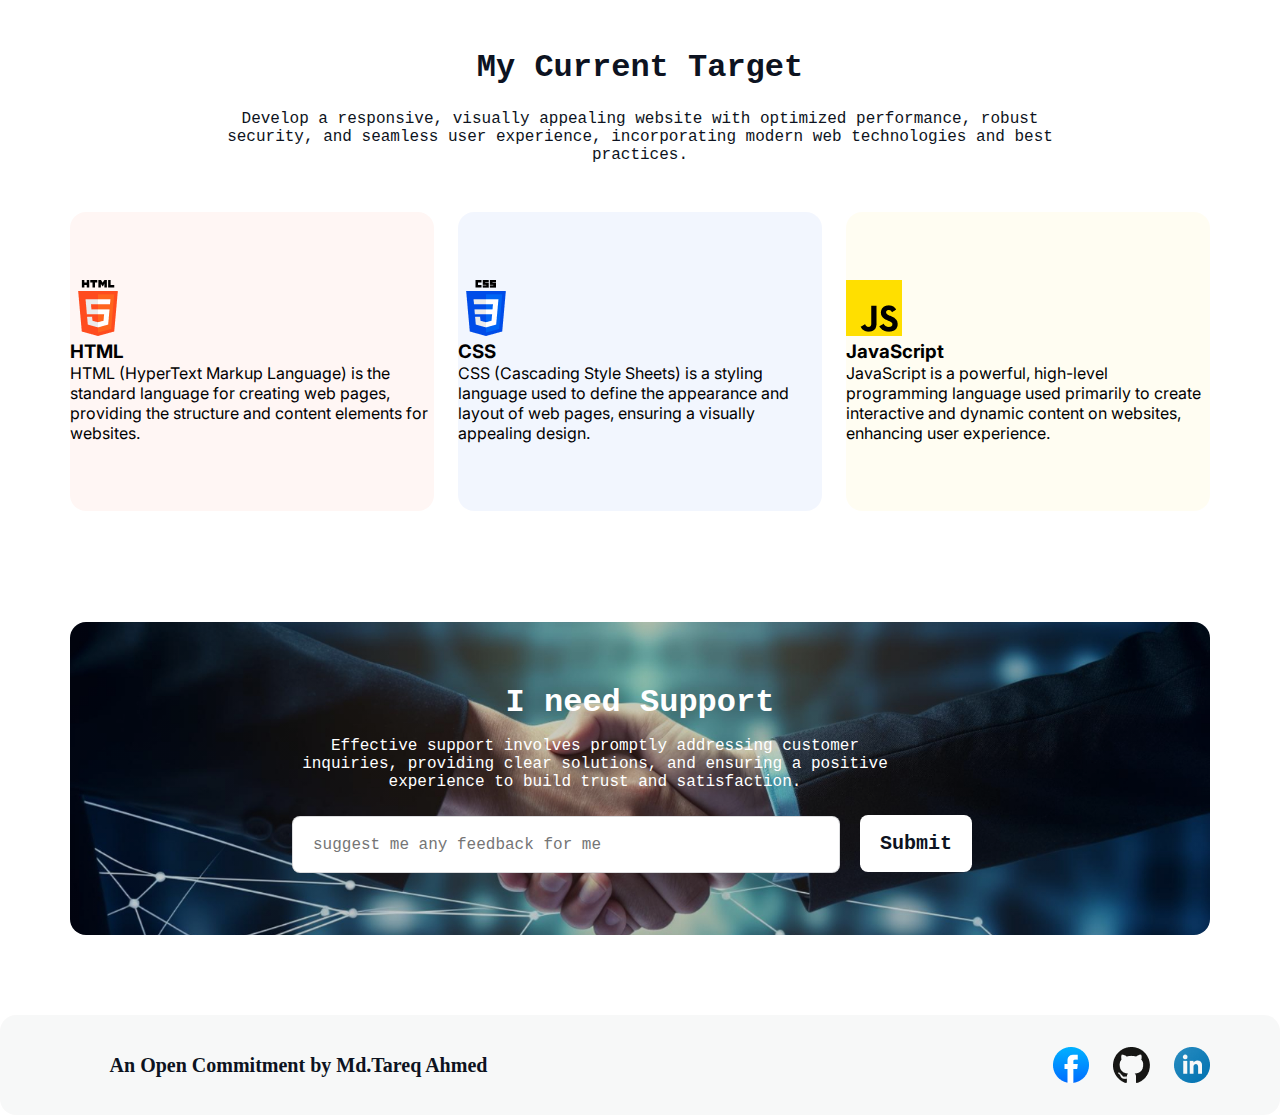
==== commit 392e5075: "everything is added" ====
--- a/index.html
+++ b/index.html
@@ -86,12 +86,64 @@
             </section>
             <section class="current-target">
                 <div class="current-text-container">
-                    <h3></h3>
-                    <p></p>
+                    <h3>My Current Target</h3>
+                    <p>Develop a responsive, visually appealing website with optimized performance, robust security, and seamless user experience, incorporating modern web technologies and best practices.</p>
                 </div>
-                <div class="current-icon-container"></div>
+                <div class="current-icon-container">
+                    <div class="html-icon-container">
+                        <div class="html-icon">
+                            <img src="assets/html.png" alt="">
+                            <h3>HTML</h3>
+                            <p>HTML (HyperText Markup Language) is the standard language for creating web pages, providing the structure and content elements for websites.</p>
+
+                        </div>
+                    </div>
+                    <div class="css-icon-container">
+                        <div class="css-icon"><img src="assets/css.png" alt="">
+
+                            <h3>CSS</h3>
+                            <p>CSS (Cascading Style Sheets) is a styling language used to define the appearance and layout of web pages, ensuring a visually appealing design.</p>
+                        </div>
+                    </div>
+                    <div class="js-icon-container">
+                        <div class="js-icon"><img src="assets/js.png" alt="">
+
+                            <h3>JavaScript</h3>
+                            <p>JavaScript is a powerful, high-level programming language used primarily to create interactive and dynamic content on websites, enhancing user experience.</p>
+                        </div>
+                    </div>
+                </div>
+            </section>
+            <section class="support">
+                <div class="support-container">
+                    <div class="support-text-container">
+                        <h3>I need Support</h3>
+                        <p>Effective support involves promptly addressing customer inquiries, providing clear solutions, and ensuring a positive experience to build trust and satisfaction.</p>
+                    </div>
+                    <div class="input-container">
+                        <input type="text" name="" placeholder="suggest me any feedback for me" id="">
+                        <button>Submit</button>
+                    </div>
+                </div>
+
             </section>
         </main>
+        <footer id="footer" class="footer">
+            <div class="footer-container">
+                <div class="footer-text-container">
+                    <h3>An Open Commitment by Md.Tareq Ahmed</h3>
+                </div>
+                <div class="footer-icon-container">
+                    <div class="footer-icon">
+                        <img onclick="window.open('https://www.facebook.com')" src="assets/facebook.png" alt="">
+                        <img onclick="window.open('https://www.github.com')" src="assets/github.png" alt="">
+                        <img onclick="window.open('https://www.linkedin.com')" src="assets/linkedin-icon 1.png" alt="">
+                    </div>
+
+                </div>
+
+            </div>
+        </footer>
 </body>
 
 </html>--- a/styles/style.css
+++ b/styles/style.css
@@ -371,4 +371,219 @@
     border-radius: 16px;
     /* border: 2px solid powderblue; */
     margin: 32px;
+}
+
+
+/* inspiraton design ends here */
+
+
+/* current-task design start */
+
+.current-target {
+    max-width: 1140px;
+    min-height: 460px;
+    /* border: 2px solid red; */
+    margin: 0 auto;
+    display: flex;
+    flex-direction: column;
+    margin-bottom: 111px;
+    /* align-items: center; */
+}
+
+.current-text-container {
+    max-width: 852px;
+    min-height: 113px;
+    margin: 0 auto;
+    margin-bottom: 48px;
+}
+
+.current-text-container h3 {
+    color: rgb(13, 19, 33);
+    font-family: "Azeret Mono", monospace;
+    font-size: 32px;
+    font-weight: 800;
+    text-align: center;
+    margin-bottom: 24px;
+}
+
+.current-text-container p {
+    color: rgb(13, 19, 33);
+    font-family: "Azeret Mono", monospace;
+    font-size: 16px;
+    font-weight: 400;
+    text-align: center;
+}
+
+.current-icon-container {
+    display: flex;
+    justify-content: space-evenly;
+    /* align-items: center; */
+    gap: 24px;
+}
+
+.html-icon-container {
+    max-width: 364px;
+    min-height: 299px;
+    /* border: 2px solid gray; */
+    display: flex;
+    flex-direction: column;
+    justify-content: center;
+    align-items: flex-start;
+    border-radius: 16px;
+    background: rgba(255, 76, 30, 0.05);
+}
+
+.css-icon-container {
+    max-width: 364px;
+    min-height: 299px;
+    /* border: 2px solid gray; */
+    display: flex;
+    flex-direction: column;
+    justify-content: center;
+    align-items: flex-start;
+    border-radius: 16px;
+    background: rgba(0, 76, 232, 0.05);
+}
+
+.js-icon-container {
+    max-width: 364px;
+    min-height: 299px;
+    /* border: 2px solid gray; */
+    display: flex;
+    flex-direction: column;
+    justify-content: center;
+    align-items: flex-start;
+    border-radius: 16px;
+    background: rgba(255, 223, 0, 0.05);
+}
+
+
+/* 
+.current-icon-container:nth-child() {
+    border: 2px solid red;
+} */
+
+
+/* support start here */
+
+.support {
+    max-width: 1140px;
+    min-height: 313px;
+    /* border: 2px solid red; */
+    margin: 0 auto;
+    margin-bottom: 80px;
+    display: flex;
+    flex-direction: column;
+    justify-content: center;
+    align-items: center;
+    border-radius: 16px;
+    background-image: linear-gradient( 180deg, rgba(0, 0, 0, 0.2), rgba(0, 0, 0, 0.2), rgba(0, 0, 0, 0.2)), url("../assets/handshake.jpg");
+    /* background-blend-mode: overlay; */
+    background-repeat: no-repeat;
+    background-size: cover;
+    background-position: center;
+}
+
+.support-container {}
+
+.support-container h3 {
+    font-family: "Roboto Mono", monospace;
+    font-weight: 700;
+    font-size: 32px;
+    color: rgb(255, 255, 255);
+    margin-bottom: 16px;
+    text-align: center;
+}
+
+.support-container p {
+    font-family: "Roboto Mono", monospace;
+    color: rgb(255, 255, 255);
+    font-size: 16px;
+    font-weight: 400;
+    text-align: center;
+    max-width: 606px;
+    min-height: 52px;
+    margin-bottom: 24px;
+}
+
+.input-container {
+    text-align: center;
+}
+
+.input-container input {
+    width: 548px;
+    min-height: 57px;
+    box-sizing: border-box;
+    padding: 17px 20px 17px 20px;
+    border: 1px solid rgba(13, 19, 33, 0.15);
+    border-radius: 8px;
+    background-color: rgb(255, 255, 255);
+    color: rgba(13, 19, 33, 0.4);
+    font-family: "Roboto Mono", monospace;
+    font-size: 16px;
+    font-weight: 400;
+    text-align: left;
+}
+
+.input-container button {
+    max-width: 120px;
+    height: 57px;
+    padding: 17px 20px 17px 20px;
+    margin: 0px 16px;
+    background: rgb(255, 255, 255);
+    border-radius: 8px;
+    background: rgb(255, 255, 255);
+    color: rgb(13, 19, 33);
+    font-family: "Roboto Mono", monospace;
+    text-align: center;
+    font-size: 20px;
+    font-weight: 600;
+    border: none;
+}
+
+
+/* footer design start  */
+
+.footer {
+    max-width: 1440px;
+    min-height: 100px;
+    margin: 0 auto;
+    border-radius: 16px;
+    background: rgba(13, 19, 33, 0.03);
+    display: flex;
+    flex-direction: row;
+    justify-content: space-between;
+}
+
+.footer-container {
+    max-width: 1140px;
+    min-height: 36px;
+    display: flex;
+    flex-direction: row;
+    justify-content: space-around;
+    align-items: center;
+    /* border: 2px solid red; */
+    margin: 0 auto;
+    gap: 526px;
+}
+
+.footer-text-container {
+    width: 456px;
+    height: 23px;
+}
+
+.footer-text-container h3 {
+    color: rgb(13, 19, 33);
+    font-family: Azeret Mono;
+    font-size: 20px;
+    font-weight: 600;
+    line-height: 23px;
+    letter-spacing: 0%;
+    text-align: center;
+}
+
+.footer-icon {
+    display: flex;
+    flex-direction: row;
+    gap: 24px;
 }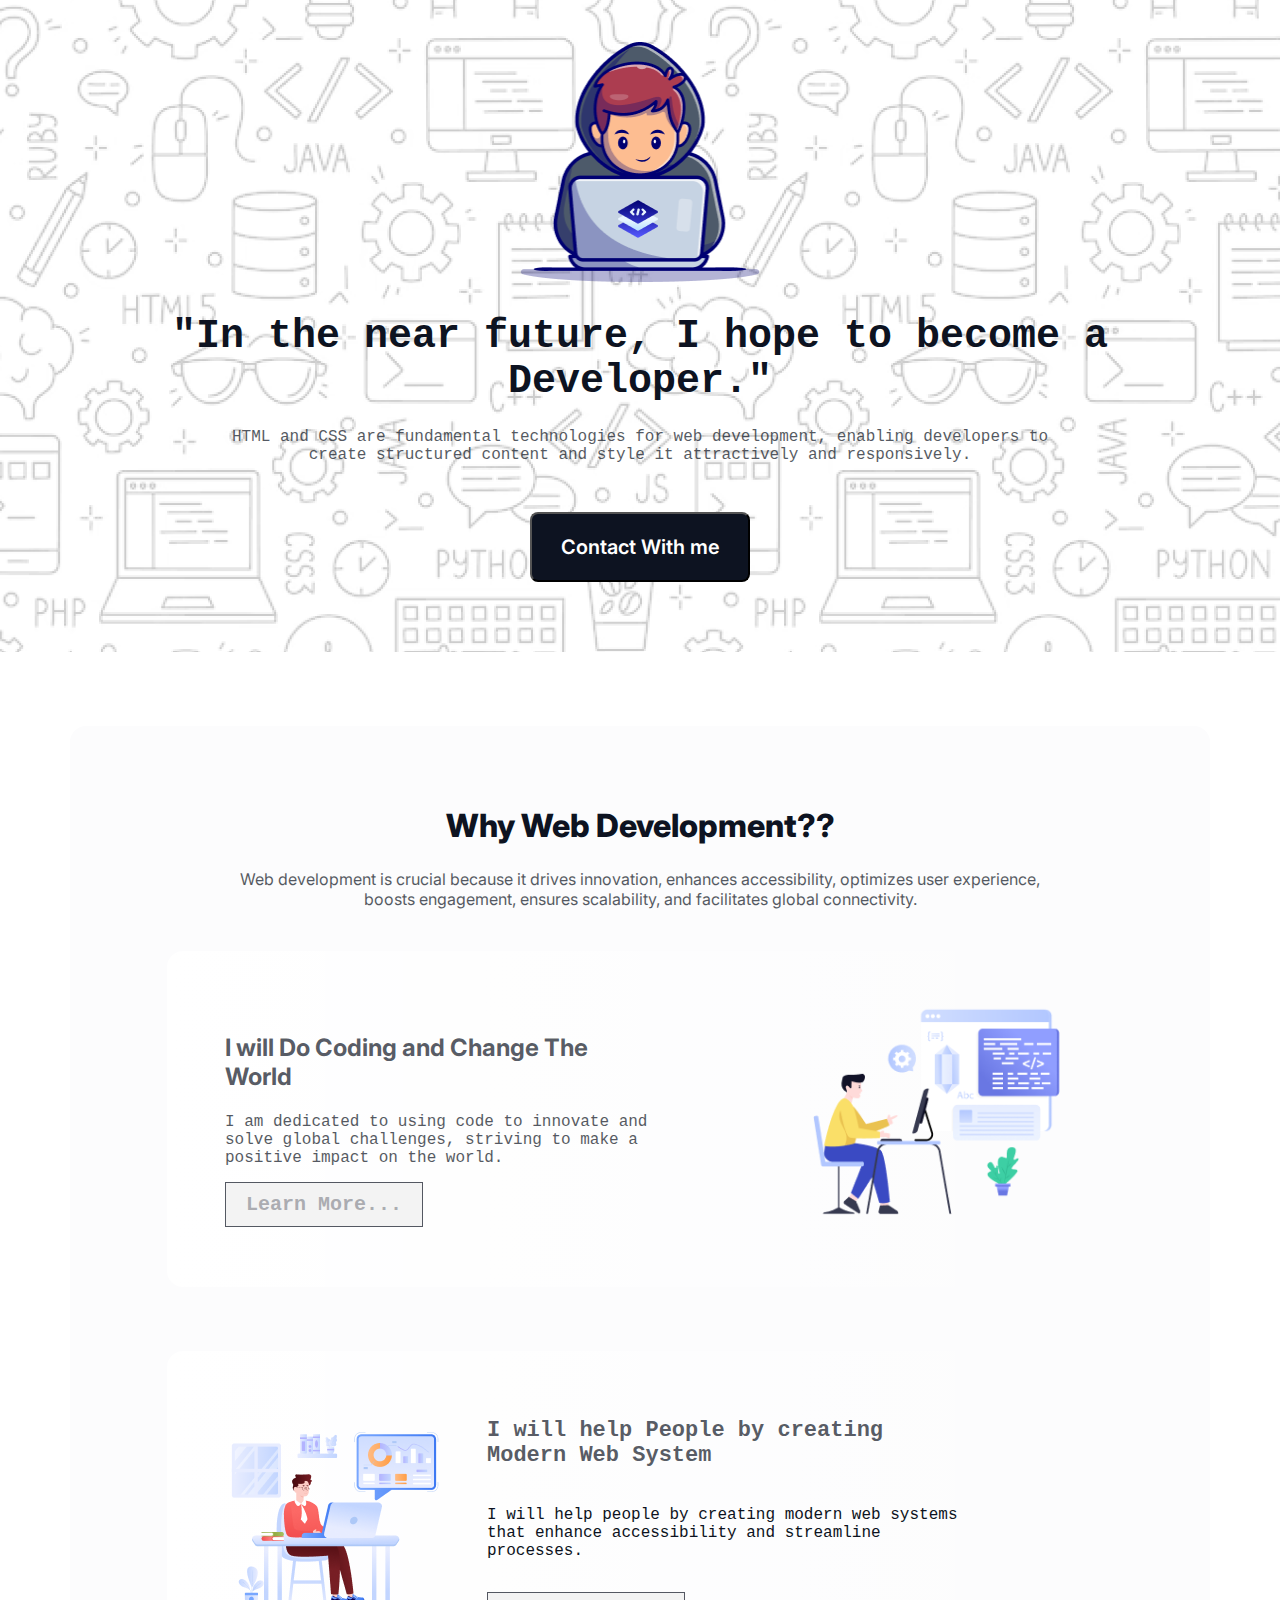
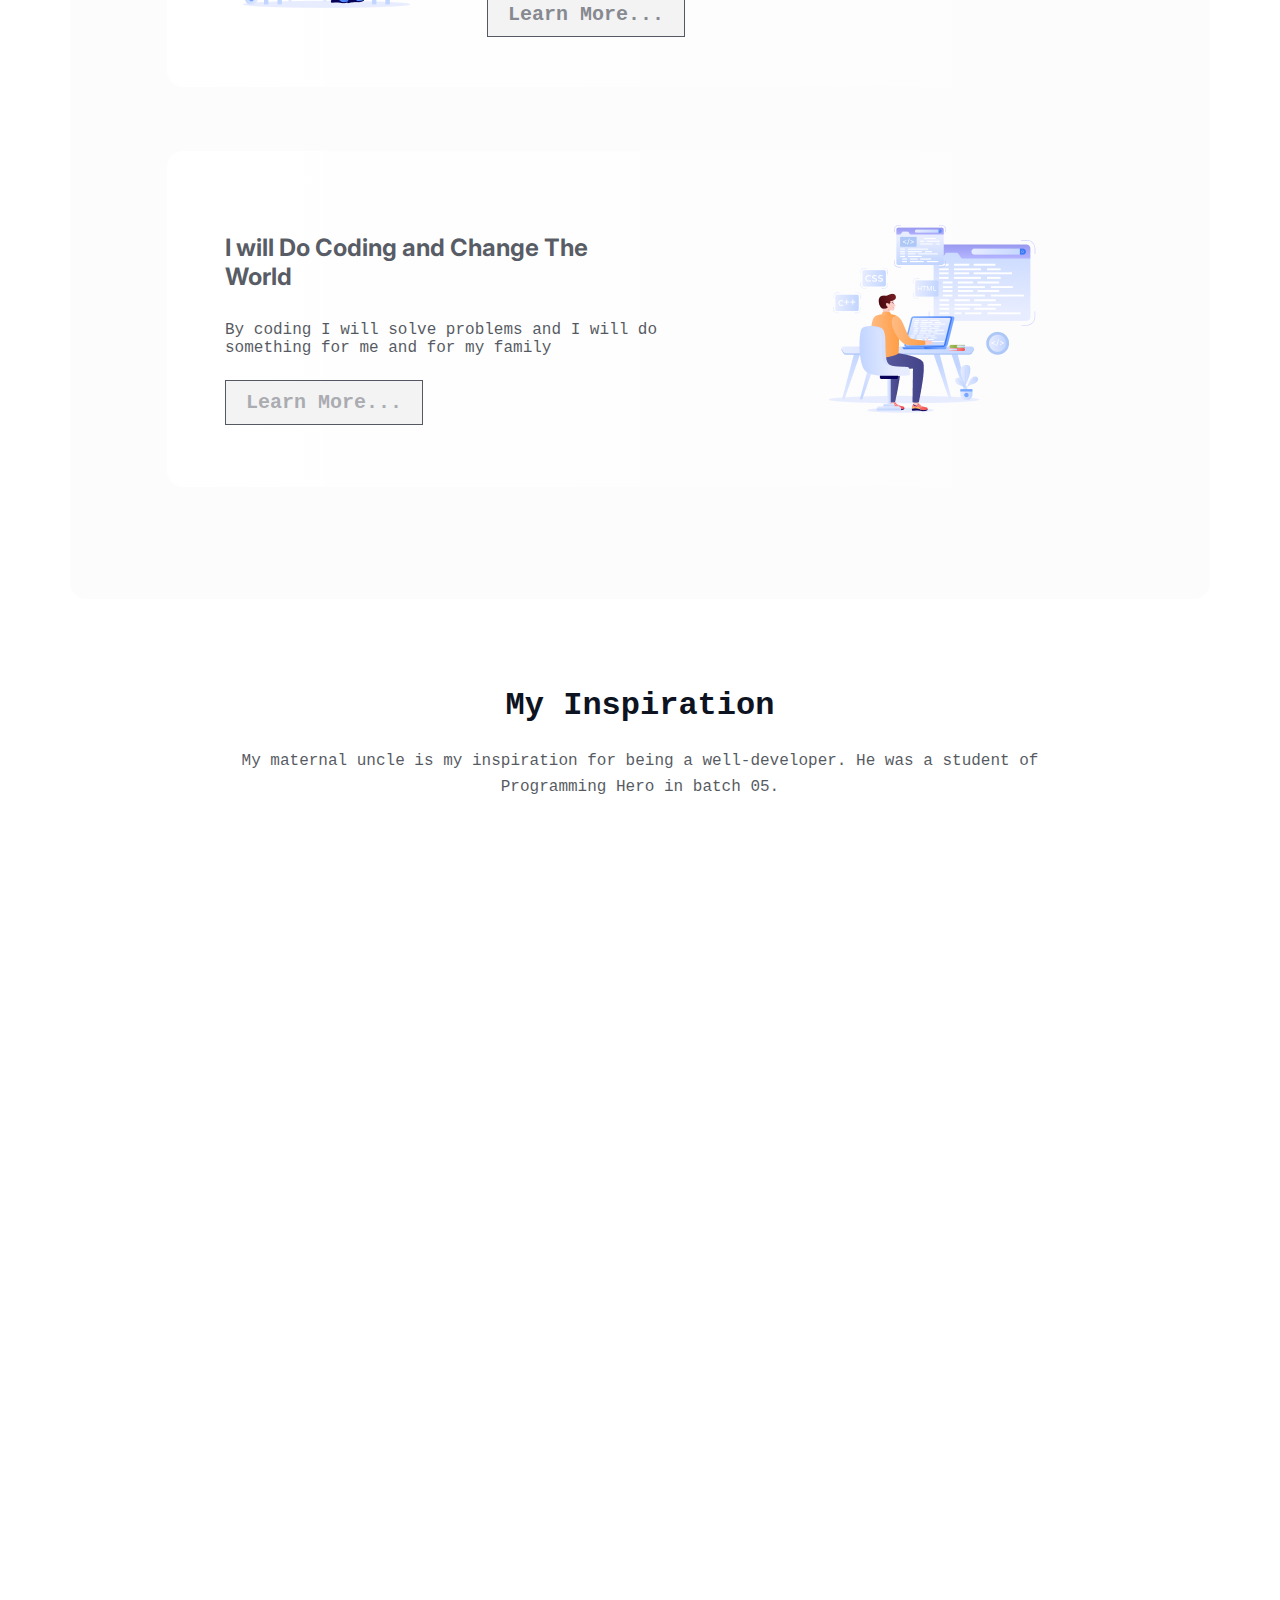
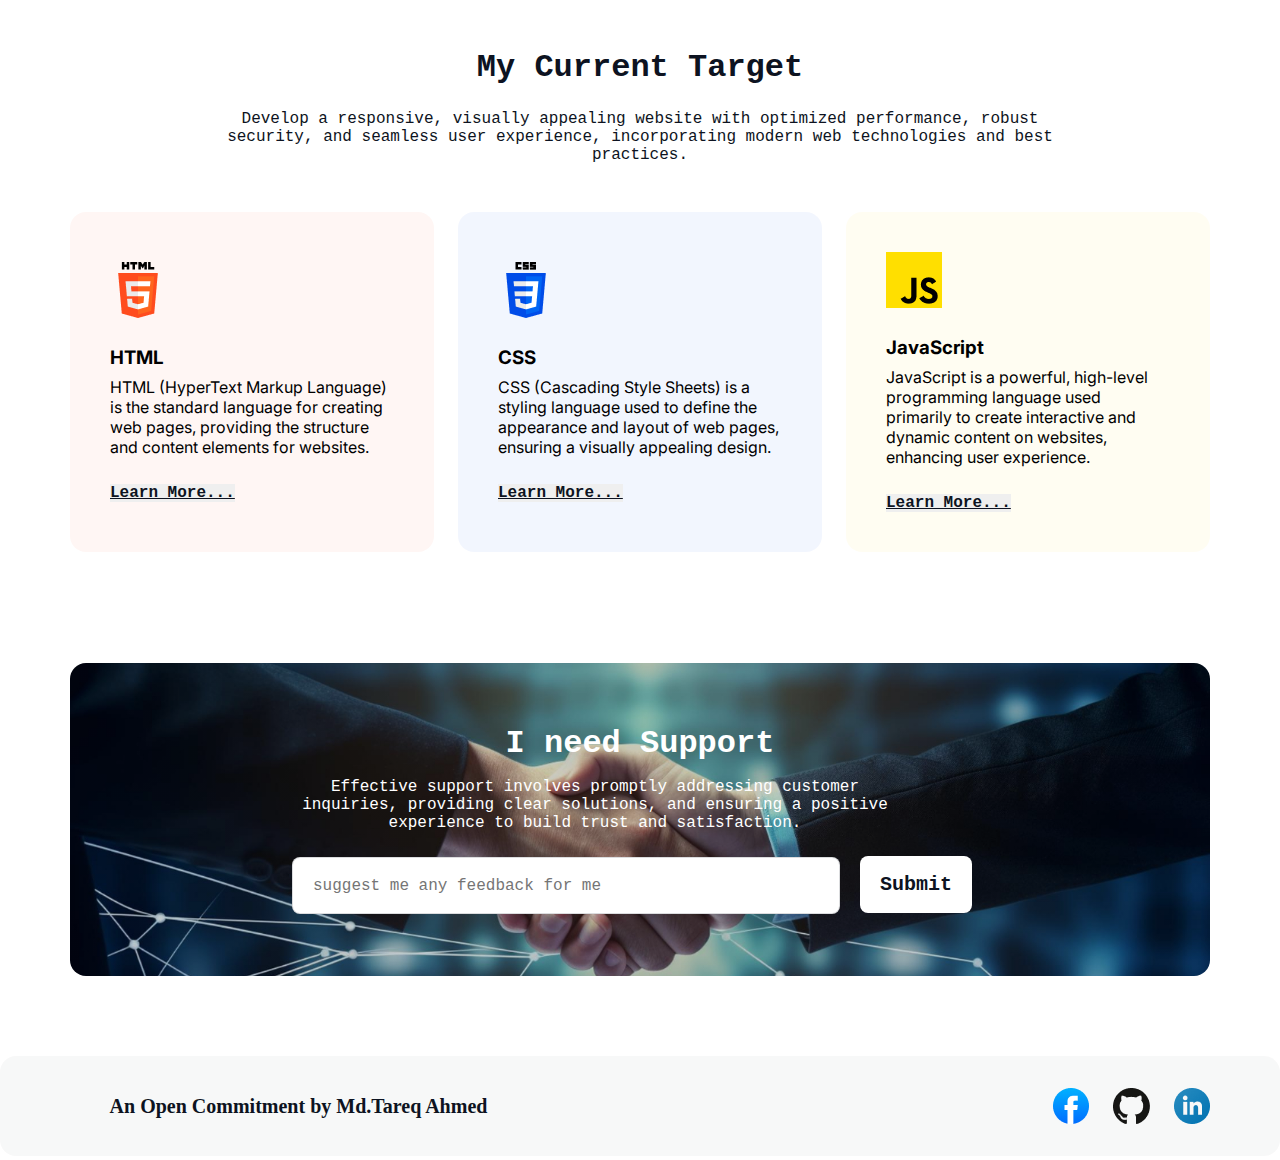
==== commit 29e93d6e: "fixed bug" ====
--- a/index.html
+++ b/index.html
@@ -95,6 +95,7 @@
                             <img src="assets/html.png" alt="">
                             <h3>HTML</h3>
                             <p>HTML (HyperText Markup Language) is the standard language for creating web pages, providing the structure and content elements for websites.</p>
+                            <button><a href="https://www.w3schools.com" target="_blank">Learn More...</a></button>
 
                         </div>
                     </div>
@@ -103,6 +104,8 @@
 
                             <h3>CSS</h3>
                             <p>CSS (Cascading Style Sheets) is a styling language used to define the appearance and layout of web pages, ensuring a visually appealing design.</p>
+                            <button><a href="https://web.dev/?hl=bn" target="_blank">Learn More...</a></button>
+
                         </div>
                     </div>
                     <div class="js-icon-container">
@@ -110,6 +113,8 @@
 
                             <h3>JavaScript</h3>
                             <p>JavaScript is a powerful, high-level programming language used primarily to create interactive and dynamic content on websites, enhancing user experience.</p>
+                            <button><a href="https://www.codecademy.com/learn/introduction-to-javascript" target="_blank">Learn More...</a></button>
+
                         </div>
                     </div>
                 </div>
--- a/styles/style.css
+++ b/styles/style.css
@@ -1,589 +1,637 @@
 * {
-    margin: 0;
-    padding: 0;
-    outline: none;
-    box-sizing: border-box;
+  margin: 0;
+  padding: 0;
+  outline: none;
+  box-sizing: border-box;
 }
 
 body {
-    font-family: "Inter", sans-serif;
-}
-
+  font-family: "Inter", sans-serif;
+}
 
 /* shared design */
 
 .btn {
-    padding: 10px 20px;
-    border: 1px solid rgb(13, 19, 33);
-    opacity: 0.7;
-}
-
+  padding: 10px 20px;
+  border: 1px solid rgb(13, 19, 33);
+  opacity: 0.7;
+}
 
 /* banner design start here */
 
 .banner {
-    max-width: 1440px;
-    min-height: 652px;
-    /* border: 2px solid greenyellow; */
-    margin: 0 auto;
-    background-image: url("../assets/Hero-bg.png");
-    background-repeat: no-repeat;
-    background-position: center;
-    background-size: cover;
+  max-width: 1440px;
+  min-height: 652px;
+  /* border: 2px solid greenyellow; */
+  margin: 0 auto;
+  background-image: url("../assets/Hero-bg.png");
+  background-repeat: no-repeat;
+  background-position: center;
+  background-size: cover;
 }
 
 .banner-container {
-    max-width: 998px;
-    min-height: 582px;
-    display: flex;
-    flex-direction: column;
-    justify-content: flex-end;
-    align-items: center;
-    padding: 0px;
-    /* border: 2px solid red; */
-    margin: 0 auto;
-    /* margin-top: 24px; */
+  max-width: 998px;
+  min-height: 582px;
+  display: flex;
+  flex-direction: column;
+  justify-content: flex-end;
+  align-items: center;
+  padding: 0px;
+  /* border: 2px solid red; */
+  margin: 0 auto;
+  /* margin-top: 24px; */
 }
 
 .banner-container img {
-    max-width: 240.28px;
-    min-height: 240px;
-    margin-bottom: 32px;
-    /* border: 2px solid red; */
+  max-width: 240.28px;
+  min-height: 240px;
+  margin-bottom: 32px;
+  /* border: 2px solid red; */
 }
 
 .banner-container h1 {
-    max-width: 998px;
-    text-align: center;
-    color: rgb(13, 19, 33);
-    margin-bottom: 24px;
-    font-size: 40px;
-    font-weight: 800;
-    font-family: "Azeret Mono", monospace;
+  max-width: 998px;
+  text-align: center;
+  color: rgb(13, 19, 33);
+  margin-bottom: 24px;
+  font-size: 40px;
+  font-weight: 800;
+  font-family: "Azeret Mono", monospace;
 }
 
 .banner-container p {
-    max-width: 852px;
-    min-height: 52px;
-    color: rgb(13, 19, 33);
-    font-family: "Azeret Mono", monospace;
-    opacity: 0.7;
-    font-size: 16px;
-    font-weight: 400;
-    text-align: center;
-    margin-bottom: 32px;
+  max-width: 852px;
+  min-height: 52px;
+  color: rgb(13, 19, 33);
+  font-family: "Azeret Mono", monospace;
+  opacity: 0.7;
+  font-size: 16px;
+  font-weight: 400;
+  text-align: center;
+  margin-bottom: 32px;
 }
 
 .banner-container button {
-    width: 220px;
-    min-height: 66px;
-    padding: 21px 24px 21px 24px;
-    margin: 0px 0px;
-    border-radius: 8px;
-    background: rgb(13, 19, 33);
+  width: 220px;
+  min-height: 66px;
+  padding: 21px 24px 21px 24px;
+  margin: 0px 0px;
+  border-radius: 8px;
+  background: rgb(13, 19, 33);
 }
 
 .banner-container a {
-    text-decoration: none;
-    color: rgb(255, 255, 255);
-    font-family: "Azeret Mono", monospace;
-    font-size: 20px;
-    font-weight: 600;
-    text-align: center;
-    font-family: "Inter", sans-serif;
-}
-
+  text-decoration: none;
+  color: rgb(255, 255, 255);
+  font-family: "Azeret Mono", monospace;
+  font-size: 20px;
+  font-weight: 600;
+  text-align: center;
+  font-family: "Inter", sans-serif;
+}
 
 /* why web development start here */
 
 .why-web-dev {
-    max-width: 1140px;
-    min-height: 1393px;
-    display: flex;
-    flex-direction: column;
-    justify-content: flex-start;
-    align-items: center;
-    padding: 80px 97px 80px 97px;
-    /* border: 2px solid red; */
-    margin: 0 auto;
-    margin-top: 74px;
-    border-radius: 16px;
-    background: rgba(13, 19, 33, 0.02);
-    background-color: rgba(252, 252, 253, 1);
+  max-width: 1140px;
+  min-height: 1393px;
+  display: flex;
+  flex-direction: column;
+  justify-content: flex-start;
+  align-items: center;
+  padding: 80px 97px 80px 97px;
+  /* border: 2px solid red; */
+  margin: 0 auto;
+  margin-top: 74px;
+  border-radius: 16px;
+  background: rgba(13, 19, 33, 0.02);
+  background-color: rgba(252, 252, 253, 1);
 }
 
 .why-web-dev-container {
-    max-width: 946px;
-    min-height: 1233px;
-    display: flex;
-    flex-direction: column;
-    justify-content: flex-start;
-    align-items: center;
-    padding: 0px;
-    margin: 0px 10px;
-    /* border: 2px solid green; */
+  max-width: 946px;
+  min-height: 1233px;
+  display: flex;
+  flex-direction: column;
+  justify-content: flex-start;
+  align-items: center;
+  padding: 0px;
+  margin: 0px 10px;
+  /* border: 2px solid green; */
 }
 
 .why-web-dev-container-1 {
-    max-width: 852px;
-    min-height: 113px;
-    display: flex;
-    flex-direction: column;
-    padding: 0px;
-    /* margin: 48px 0px; */
+  max-width: 852px;
+  min-height: 113px;
+  display: flex;
+  flex-direction: column;
+  padding: 0px;
+  /* margin: 48px 0px; */
 }
 
 .why-web-dev-container-1 h3 {
-    color: rgb(13, 19, 33);
-    font-size: 32px;
-    font-weight: 800;
-    letter-spacing: 0%;
-    text-align: center;
-    font-family: "Inter", sans-serif;
+  color: rgb(13, 19, 33);
+  font-size: 32px;
+  font-weight: 800;
+  letter-spacing: 0%;
+  text-align: center;
+  font-family: "Inter", sans-serif;
 }
 
 .why-web-dev-container-1 p {
-    color: rgb(13, 19, 33);
-    font-family: "Inter", sans-serif;
-    font-size: 16px;
-    font-weight: 400;
-    text-align: center;
-    margin-top: 24px;
-    opacity: 0.7;
+  color: rgb(13, 19, 33);
+  font-family: "Inter", sans-serif;
+  font-size: 16px;
+  font-weight: 400;
+  text-align: center;
+  margin-top: 24px;
+  opacity: 0.7;
 }
 
 .why-web-dev-container-2 {
-    width: 946px;
-    height: 336px;
-    padding: 48px;
-    margin: 32px 0px;
-    /* border: 5px solid red; */
-    display: flex;
-    align-items: center;
-    padding: 48px;
-    margin-bottom: 32px;
-    border-radius: 16px;
-    background: linear-gradient( 90deg, rgb(255, 255, 255), rgba(255, 255, 255, 0) 100%);
+  width: 946px;
+  height: 336px;
+  padding: 48px;
+  margin: 32px 0px;
+  /* border: 5px solid red; */
+  display: flex;
+  align-items: center;
+  padding: 48px;
+  margin-bottom: 32px;
+  border-radius: 16px;
+  background: linear-gradient(
+    90deg,
+    rgb(255, 255, 255),
+    rgba(255, 255, 255, 0) 100%
+  );
 }
 
 .web-dev-container2-child {
-    /* max-width: 850px;
+  /* max-width: 850px;
   min-height: 240px; */
-    display: flex;
-    flex-direction: row;
-    justify-content: center;
-    align-items: center;
-    margin: 32px 0px;
-    gap: 100px;
+  display: flex;
+  flex-direction: row;
+  justify-content: center;
+  align-items: center;
+  margin: 32px 0px;
+  gap: 100px;
 }
 
 .web-dev-container2-child img {
-    max-width: 259.56px;
-    min-height: 217.01px;
+  max-width: 259.56px;
+  min-height: 217.01px;
 }
 
 .web-dev-container2-content {
-    width: 477px;
-    height: 219px;
-    display: flex;
-    flex-direction: column;
-    justify-content: flex-start;
-    align-items: flex-start;
-    margin: 0px 10px;
+  width: 477px;
+  height: 219px;
+  display: flex;
+  flex-direction: column;
+  justify-content: flex-start;
+  align-items: flex-start;
+  margin: 0px 10px;
 }
 
 .web-dev-container2-content h4 {
-    max-width: 390px;
-    min-height: 72px;
-    display: flex;
-    flex-direction: column;
-    justify-content: center;
-    align-items: flex-start;
-    margin-top: 16px;
-    color: rgba(13, 19, 33, 0.7);
-    font-size: 24px;
-    font-weight: 700;
-    text-align: left;
+  max-width: 390px;
+  min-height: 72px;
+  display: flex;
+  flex-direction: column;
+  justify-content: center;
+  align-items: flex-start;
+  margin-top: 16px;
+  color: rgba(13, 19, 33, 0.7);
+  font-size: 24px;
+  font-weight: 700;
+  text-align: left;
 }
 
 .web-dev-container2-content p {
-    color: rgb(13, 19, 33);
-    font-family: "Azeret Mono", monospace;
-    font-size: 16px;
-    font-weight: 400;
-    text-align: left;
-    max-width: 468px;
-    min-height: 52px;
-    display: flex;
-    flex-direction: column;
-    justify-content: center;
-    align-items: flex-start;
-    margin: 15px 0px;
-    opacity: 0.7;
+  color: rgb(13, 19, 33);
+  font-family: "Azeret Mono", monospace;
+  font-size: 16px;
+  font-weight: 400;
+  text-align: left;
+  max-width: 468px;
+  min-height: 52px;
+  display: flex;
+  flex-direction: column;
+  justify-content: center;
+  align-items: flex-start;
+  margin: 15px 0px;
+  opacity: 0.7;
 }
 
 .web-dev-container2-content button {
-    color: rgb(13, 19, 33);
-    font-family: "Azeret Mono", monospace;
-    font-size: 20px;
-    font-weight: 600;
-    text-align: center;
-    box-sizing: border-box;
-    border: 1px solid rgb(13, 19, 33);
-    opacity: 0.7;
-    /* padding: 7px 10px; */
+  color: rgb(13, 19, 33);
+  font-family: "Azeret Mono", monospace;
+  font-size: 20px;
+  font-weight: 600;
+  text-align: center;
+  box-sizing: border-box;
+  border: 1px solid rgb(13, 19, 33);
+  opacity: 0.7;
+  /* padding: 7px 10px; */
 }
 
 .web-dev-container2-content button a {
-    text-decoration: none;
-    color: rgba(136, 138, 145, 1);
+  text-decoration: none;
+  color: rgba(136, 138, 145, 1);
 }
 
 .why-web-dev-container-3 {
-    width: 946px;
-    height: 336px;
-    padding: 48px;
-    margin: 32px 0px;
-    /* border: 5px solid red; */
-    display: flex;
-    align-items: center;
-    padding: 48px;
-    margin-bottom: 32px;
-    border-radius: 16px;
-    background: linear-gradient( 90deg, rgb(255, 255, 255), rgba(255, 255, 255, 0) 100%);
+  width: 946px;
+  height: 336px;
+  padding: 48px;
+  margin: 32px 0px;
+  /* border: 5px solid red; */
+  display: flex;
+  align-items: center;
+  padding: 48px;
+  margin-bottom: 32px;
+  border-radius: 16px;
+  background: linear-gradient(
+    90deg,
+    rgb(255, 255, 255),
+    rgba(255, 255, 255, 0) 100%
+  );
 }
 
 .web-dev-container3-child {
-    display: flex;
-    flex-direction: row;
-    justify-content: center;
-    align-items: center;
-    gap: 32px;
-}
-
-.web-dev-container3-child img {}
+  display: flex;
+  flex-direction: row;
+  justify-content: center;
+  align-items: center;
+  gap: 32px;
+}
+
+.web-dev-container3-child img {
+}
 
 .web-dev-container3-content {
-    max-width: 477px;
-    min-height: 219px;
-    display: flex;
-    flex-direction: column;
-    justify-content: center;
-    align-items: flex-start;
+  max-width: 477px;
+  min-height: 219px;
+  display: flex;
+  flex-direction: column;
+  justify-content: center;
+  align-items: flex-start;
 }
 
 .web-dev-container3-content h4 {
-    color: rgba(13, 19, 33, 0.7);
-    font-family: "Azeret Mono", monospace;
-    font-size: 22px;
-    font-weight: 700;
-    text-align: left;
-    width: 477px;
-    height: 72px;
-    margin: 16px 0;
+  color: rgba(13, 19, 33, 0.7);
+  font-family: "Azeret Mono", monospace;
+  font-size: 22px;
+  font-weight: 700;
+  text-align: left;
+  width: 477px;
+  height: 72px;
+  margin: 16px 0;
 }
 
 .web-dev-container3-content p {
-    color: rgb(13, 19, 33);
-    font-family: "Azeret Mono", monospace;
-    font-size: 16px;
-    font-weight: 400;
-    text-align: left;
-    margin-bottom: 32px;
+  color: rgb(13, 19, 33);
+  font-family: "Azeret Mono", monospace;
+  font-size: 16px;
+  font-weight: 400;
+  text-align: left;
+  margin-bottom: 32px;
 }
 
 .web-dev-container3-content button {
-    color: rgb(13, 19, 33);
-    font-family: "Azeret Mono", monospace;
-    font-size: 20px;
-    font-weight: 600;
-    text-align: center;
-    box-sizing: border-box;
-    border: 1px solid rgb(13, 19, 33);
-    opacity: 0.7;
+  color: rgb(13, 19, 33);
+  font-family: "Azeret Mono", monospace;
+  font-size: 20px;
+  font-weight: 600;
+  text-align: center;
+  box-sizing: border-box;
+  border: 1px solid rgb(13, 19, 33);
+  opacity: 0.7;
 }
 
 .web-dev-container3-content button a {
-    text-decoration: none;
-    color: rgba(85, 89, 99, 1);
-}
-
+  text-decoration: none;
+  color: rgba(85, 89, 99, 1);
+}
 
 /* ends of web-dev desigm */
 
-
 /* inspiration start here */
 
 .inspiration {
-    max-width: 1140px;
-    min-height: 775px;
-    margin: 0 auto;
-    display: flex;
-    flex-direction: column;
-    justify-content: center;
-    align-items: center;
-    /* border: 2px solid red; */
-    margin-top: 88px;
-    margin-bottom: 183px;
+  max-width: 1140px;
+  min-height: 775px;
+  margin: 0 auto;
+  display: flex;
+  flex-direction: column;
+  justify-content: center;
+  align-items: center;
+  /* border: 2px solid red; */
+  margin-top: 88px;
+  margin-bottom: 183px;
 }
 
 .inspiration-text-container {
-    max-width: 852px;
-    min-height: 113px;
-    /* border: 2px solid red; */
-    margin-bottom: 48px;
-    /* text-align: center; */
-    margin: 0 auto;
+  max-width: 852px;
+  min-height: 113px;
+  /* border: 2px solid red; */
+  margin-bottom: 48px;
+  /* text-align: center; */
+  margin: 0 auto;
 }
 
 .inspiration-text-container h3 {
-    text-align: center;
-    color: rgb(13, 19, 33);
-    font-family: "Azeret Mono", monospace;
-    font-size: 32px;
-    font-weight: 800;
-    text-align: center;
+  text-align: center;
+  color: rgb(13, 19, 33);
+  font-family: "Azeret Mono", monospace;
+  font-size: 32px;
+  font-weight: 800;
+  text-align: center;
 }
 
 .inspiration-text-container p {
-    color: rgb(13, 19, 33);
-    font-family: "Azeret Mono", monospace;
-    font-size: 16px;
-    font-weight: 400;
-    line-height: 26px;
-    letter-spacing: 0%;
-    text-align: center;
-    opacity: 0.7;
-    margin-top: 24px;
-    margin-bottom: 48px;
+  color: rgb(13, 19, 33);
+  font-family: "Azeret Mono", monospace;
+  font-size: 16px;
+  font-weight: 400;
+  line-height: 26px;
+  letter-spacing: 0%;
+  text-align: center;
+  opacity: 0.7;
+  margin-top: 24px;
+  margin-bottom: 48px;
 }
 
 .iframe-container {
-    max-width: 1140px;
-    min-height: 614px;
-    /* border: 2px solid green; */
+  max-width: 1140px;
+  min-height: 614px;
+  /* border: 2px solid green; */
 }
 
 .iframe-container iframe {
-    width: 1076px;
-    height: 550px;
-    /* padding: 32px; */
-    border-radius: 16px;
-    /* border: 2px solid powderblue; */
-    margin: 32px;
-}
-
+  width: 1076px;
+  height: 550px;
+  /* padding: 32px; */
+  border-radius: 16px;
+  /* border: 2px solid powderblue; */
+  margin: 32px;
+}
 
 /* inspiraton design ends here */
 
-
 /* current-task design start */
 
 .current-target {
-    max-width: 1140px;
-    min-height: 460px;
-    /* border: 2px solid red; */
-    margin: 0 auto;
-    display: flex;
-    flex-direction: column;
-    margin-bottom: 111px;
-    /* align-items: center; */
+  max-width: 1140px;
+  min-height: 460px;
+  /* border: 2px solid red; */
+  margin: 0 auto;
+  display: flex;
+  flex-direction: column;
+  margin-bottom: 111px;
+  /* align-items: center; */
 }
 
 .current-text-container {
-    max-width: 852px;
-    min-height: 113px;
-    margin: 0 auto;
-    margin-bottom: 48px;
+  max-width: 852px;
+  min-height: 113px;
+  margin: 0 auto;
+  margin-bottom: 48px;
 }
 
 .current-text-container h3 {
-    color: rgb(13, 19, 33);
-    font-family: "Azeret Mono", monospace;
-    font-size: 32px;
-    font-weight: 800;
-    text-align: center;
-    margin-bottom: 24px;
+  color: rgb(13, 19, 33);
+  font-family: "Azeret Mono", monospace;
+  font-size: 32px;
+  font-weight: 800;
+  text-align: center;
+  margin-bottom: 24px;
 }
 
 .current-text-container p {
-    color: rgb(13, 19, 33);
-    font-family: "Azeret Mono", monospace;
-    font-size: 16px;
-    font-weight: 400;
-    text-align: center;
+  color: rgb(13, 19, 33);
+  font-family: "Azeret Mono", monospace;
+  font-size: 16px;
+  font-weight: 400;
+  text-align: center;
 }
 
 .current-icon-container {
-    display: flex;
-    justify-content: space-evenly;
-    /* align-items: center; */
-    gap: 24px;
+  display: flex;
+  justify-content: space-evenly;
+  /* align-items: center; */
+  gap: 24px;
 }
 
 .html-icon-container {
-    max-width: 364px;
-    min-height: 299px;
-    /* border: 2px solid gray; */
-    display: flex;
-    flex-direction: column;
-    justify-content: center;
-    align-items: flex-start;
-    border-radius: 16px;
-    background: rgba(255, 76, 30, 0.05);
+  max-width: 364px;
+  min-height: 299px;
+  /* border: 2px solid gray; */
+  display: flex;
+  flex-direction: column;
+  justify-content: center;
+  align-items: flex-start;
+  border-radius: 16px;
+  background: rgba(255, 76, 30, 0.05);
+  padding: 40px;
 }
 
 .css-icon-container {
-    max-width: 364px;
-    min-height: 299px;
-    /* border: 2px solid gray; */
-    display: flex;
-    flex-direction: column;
-    justify-content: center;
-    align-items: flex-start;
-    border-radius: 16px;
-    background: rgba(0, 76, 232, 0.05);
+  max-width: 364px;
+  min-height: 299px;
+  /* border: 2px solid gray; */
+  display: flex;
+  flex-direction: column;
+  justify-content: center;
+  align-items: flex-start;
+  border-radius: 16px;
+  background: rgba(0, 76, 232, 0.05);
+  padding: 40px;
 }
 
 .js-icon-container {
-    max-width: 364px;
-    min-height: 299px;
-    /* border: 2px solid gray; */
-    display: flex;
-    flex-direction: column;
-    justify-content: center;
-    align-items: flex-start;
-    border-radius: 16px;
-    background: rgba(255, 223, 0, 0.05);
-}
-
+  max-width: 364px;
+  min-height: 299px;
+  /* border: 2px solid gray; */
+  display: flex;
+  flex-direction: column;
+  justify-content: center;
+  align-items: flex-start;
+  border-radius: 16px;
+  padding: 40px;
+  background: rgba(255, 223, 0, 0.05);
+}
+
+.html-icon-container img,
+.css-icon-container img,
+.js-icon-container img {
+  margin-bottom: 24px;
+  height: 56px;
+  width: 56px;
+}
+
+.html-icon-container h3,
+.css-icon-container h3,
+.js-icon-container h3 {
+  margin-bottom: 8px;
+}
+
+.html-icon-container p,
+.css-icon-container p,
+.js-icon-container p {
+  margin-bottom: 24px;
+}
+
+.html-icon-container button,
+.css-icon-container button,
+.js-icon-container button {
+  border: none;
+  color: rgb(13, 19, 33);
+  font-family: "Azeret Mono", monospace;
+  font-size: 16px;
+  font-weight: 700;
+  text-align: left;
+  text-decoration-line: underline;
+}
+
+.html-icon-container button a,
+.css-icon-container button a,
+.js-icon-container button a {
+  text-decoration: none;
+  color: rgb(13, 19, 33);
+}
 
 /* 
 .current-icon-container:nth-child() {
     border: 2px solid red;
 } */
 
-
 /* support start here */
 
 .support {
-    max-width: 1140px;
-    min-height: 313px;
-    /* border: 2px solid red; */
-    margin: 0 auto;
-    margin-bottom: 80px;
-    display: flex;
-    flex-direction: column;
-    justify-content: center;
-    align-items: center;
-    border-radius: 16px;
-    background-image: linear-gradient( 180deg, rgba(0, 0, 0, 0.2), rgba(0, 0, 0, 0.2), rgba(0, 0, 0, 0.2)), url("../assets/handshake.jpg");
-    /* background-blend-mode: overlay; */
-    background-repeat: no-repeat;
-    background-size: cover;
-    background-position: center;
-}
-
-.support-container {}
+  max-width: 1140px;
+  min-height: 313px;
+  /* border: 2px solid red; */
+  margin: 0 auto;
+  margin-bottom: 80px;
+  display: flex;
+  flex-direction: column;
+  justify-content: center;
+  align-items: center;
+  border-radius: 16px;
+  background-image: linear-gradient(
+      180deg,
+      rgba(0, 0, 0, 0.2),
+      rgba(0, 0, 0, 0.2),
+      rgba(0, 0, 0, 0.2)
+    ),
+    url("../assets/handshake.jpg");
+  /* background-blend-mode: overlay; */
+  background-repeat: no-repeat;
+  background-size: cover;
+  background-position: center;
+}
+
+.support-container {
+}
 
 .support-container h3 {
-    font-family: "Roboto Mono", monospace;
-    font-weight: 700;
-    font-size: 32px;
-    color: rgb(255, 255, 255);
-    margin-bottom: 16px;
-    text-align: center;
+  font-family: "Roboto Mono", monospace;
+  font-weight: 700;
+  font-size: 32px;
+  color: rgb(255, 255, 255);
+  margin-bottom: 16px;
+  text-align: center;
 }
 
 .support-container p {
-    font-family: "Roboto Mono", monospace;
-    color: rgb(255, 255, 255);
-    font-size: 16px;
-    font-weight: 400;
-    text-align: center;
-    max-width: 606px;
-    min-height: 52px;
-    margin-bottom: 24px;
+  font-family: "Roboto Mono", monospace;
+  color: rgb(255, 255, 255);
+  font-size: 16px;
+  font-weight: 400;
+  text-align: center;
+  max-width: 606px;
+  min-height: 52px;
+  margin-bottom: 24px;
 }
 
 .input-container {
-    text-align: center;
+  text-align: center;
 }
 
 .input-container input {
-    width: 548px;
-    min-height: 57px;
-    box-sizing: border-box;
-    padding: 17px 20px 17px 20px;
-    border: 1px solid rgba(13, 19, 33, 0.15);
-    border-radius: 8px;
-    background-color: rgb(255, 255, 255);
-    color: rgba(13, 19, 33, 0.4);
-    font-family: "Roboto Mono", monospace;
-    font-size: 16px;
-    font-weight: 400;
-    text-align: left;
+  width: 548px;
+  min-height: 57px;
+  box-sizing: border-box;
+  padding: 17px 20px 17px 20px;
+  border: 1px solid rgba(13, 19, 33, 0.15);
+  border-radius: 8px;
+  background-color: rgb(255, 255, 255);
+  color: rgba(13, 19, 33, 0.4);
+  font-family: "Roboto Mono", monospace;
+  font-size: 16px;
+  font-weight: 400;
+  text-align: left;
 }
 
 .input-container button {
-    max-width: 120px;
-    height: 57px;
-    padding: 17px 20px 17px 20px;
-    margin: 0px 16px;
-    background: rgb(255, 255, 255);
-    border-radius: 8px;
-    background: rgb(255, 255, 255);
-    color: rgb(13, 19, 33);
-    font-family: "Roboto Mono", monospace;
-    text-align: center;
-    font-size: 20px;
-    font-weight: 600;
-    border: none;
-}
-
+  max-width: 120px;
+  height: 57px;
+  padding: 17px 20px 17px 20px;
+  margin: 0px 16px;
+  background: rgb(255, 255, 255);
+  border-radius: 8px;
+  background: rgb(255, 255, 255);
+  color: rgb(13, 19, 33);
+  font-family: "Roboto Mono", monospace;
+  text-align: center;
+  font-size: 20px;
+  font-weight: 600;
+  border: none;
+}
 
 /* footer design start  */
 
 .footer {
-    max-width: 1440px;
-    min-height: 100px;
-    margin: 0 auto;
-    border-radius: 16px;
-    background: rgba(13, 19, 33, 0.03);
-    display: flex;
-    flex-direction: row;
-    justify-content: space-between;
+  max-width: 1440px;
+  min-height: 100px;
+  margin: 0 auto;
+  border-radius: 16px;
+  background: rgba(13, 19, 33, 0.03);
+  display: flex;
+  flex-direction: row;
+  justify-content: space-between;
 }
 
 .footer-container {
-    max-width: 1140px;
-    min-height: 36px;
-    display: flex;
-    flex-direction: row;
-    justify-content: space-around;
-    align-items: center;
-    /* border: 2px solid red; */
-    margin: 0 auto;
-    gap: 526px;
+  max-width: 1140px;
+  min-height: 36px;
+  display: flex;
+  flex-direction: row;
+  justify-content: space-around;
+  align-items: center;
+  /* border: 2px solid red; */
+  margin: 0 auto;
+  gap: 526px;
 }
 
 .footer-text-container {
-    width: 456px;
-    height: 23px;
+  width: 456px;
+  height: 23px;
 }
 
 .footer-text-container h3 {
-    color: rgb(13, 19, 33);
-    font-family: Azeret Mono;
-    font-size: 20px;
-    font-weight: 600;
-    line-height: 23px;
-    letter-spacing: 0%;
-    text-align: center;
+  color: rgb(13, 19, 33);
+  font-family: Azeret Mono;
+  font-size: 20px;
+  font-weight: 600;
+  line-height: 23px;
+  letter-spacing: 0%;
+  text-align: center;
 }
 
 .footer-icon {
-    display: flex;
-    flex-direction: row;
-    gap: 24px;
-}+  display: flex;
+  flex-direction: row;
+  gap: 24px;
+}
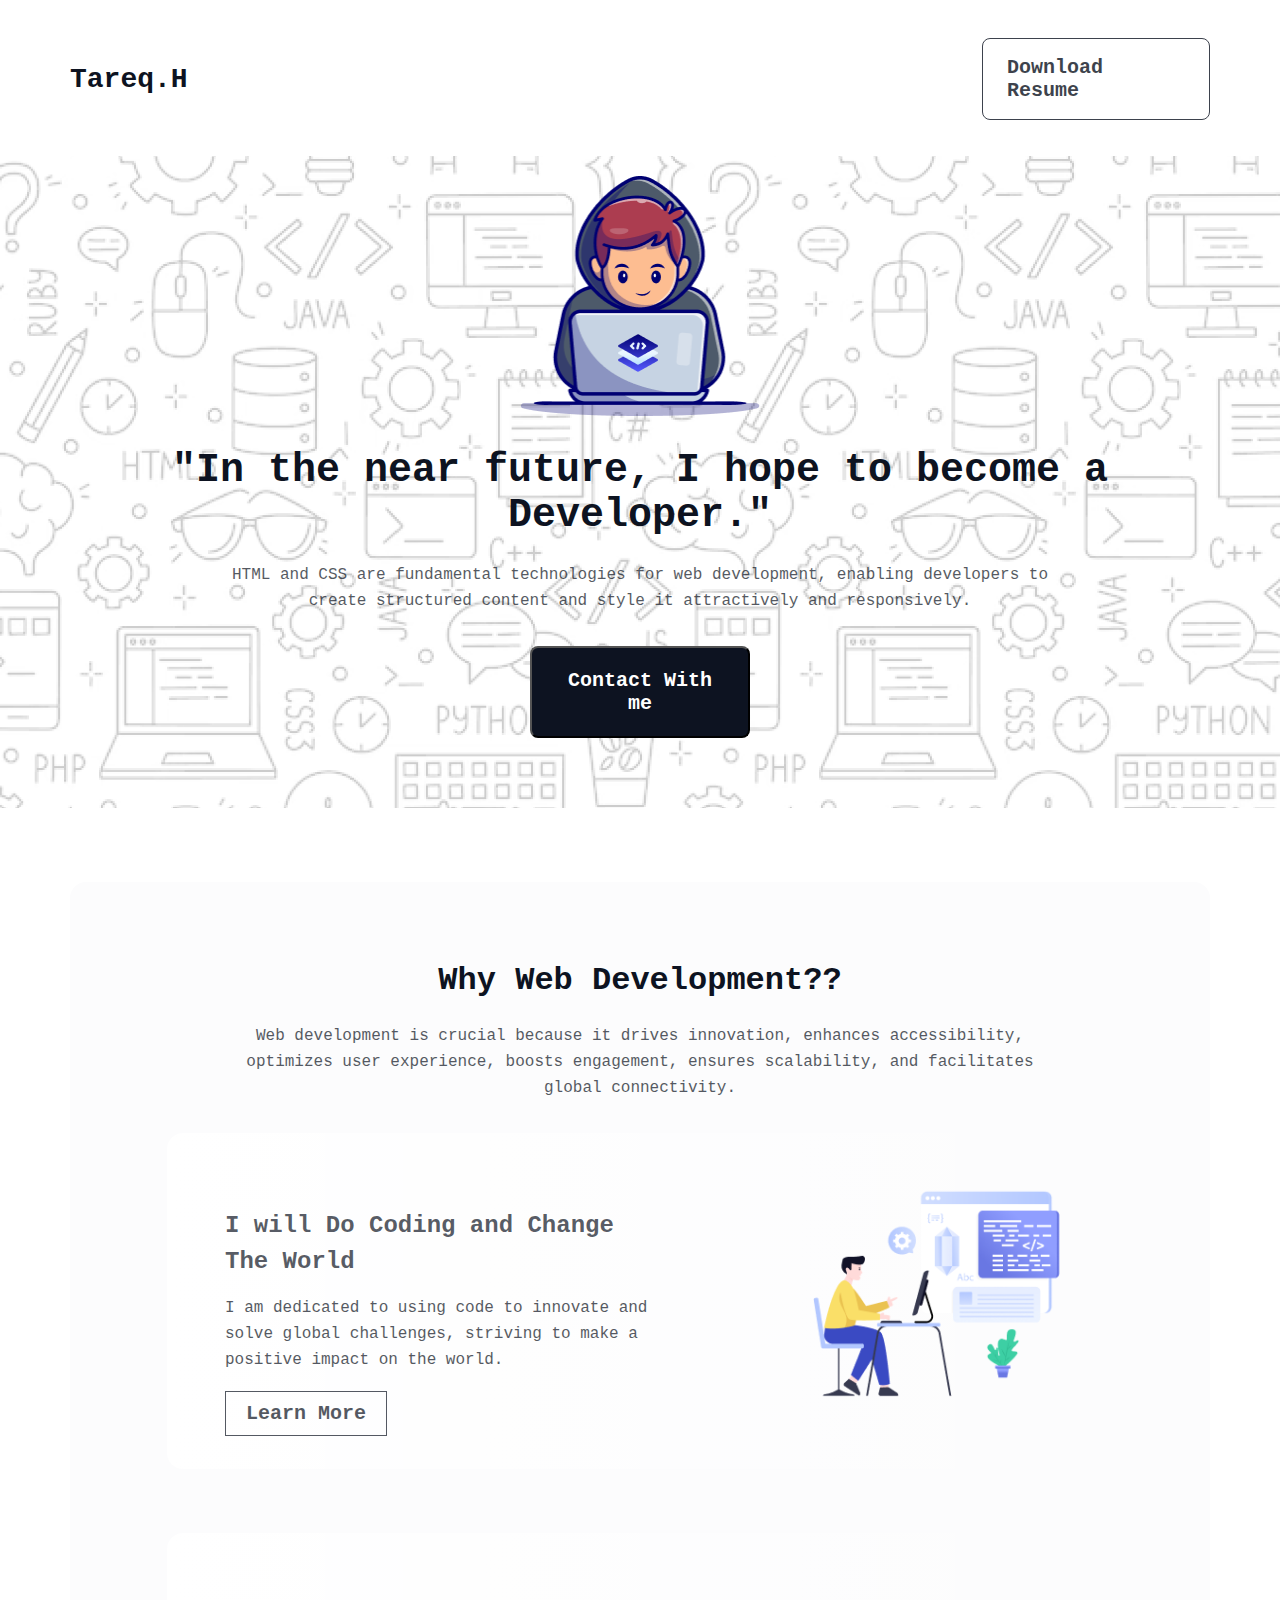
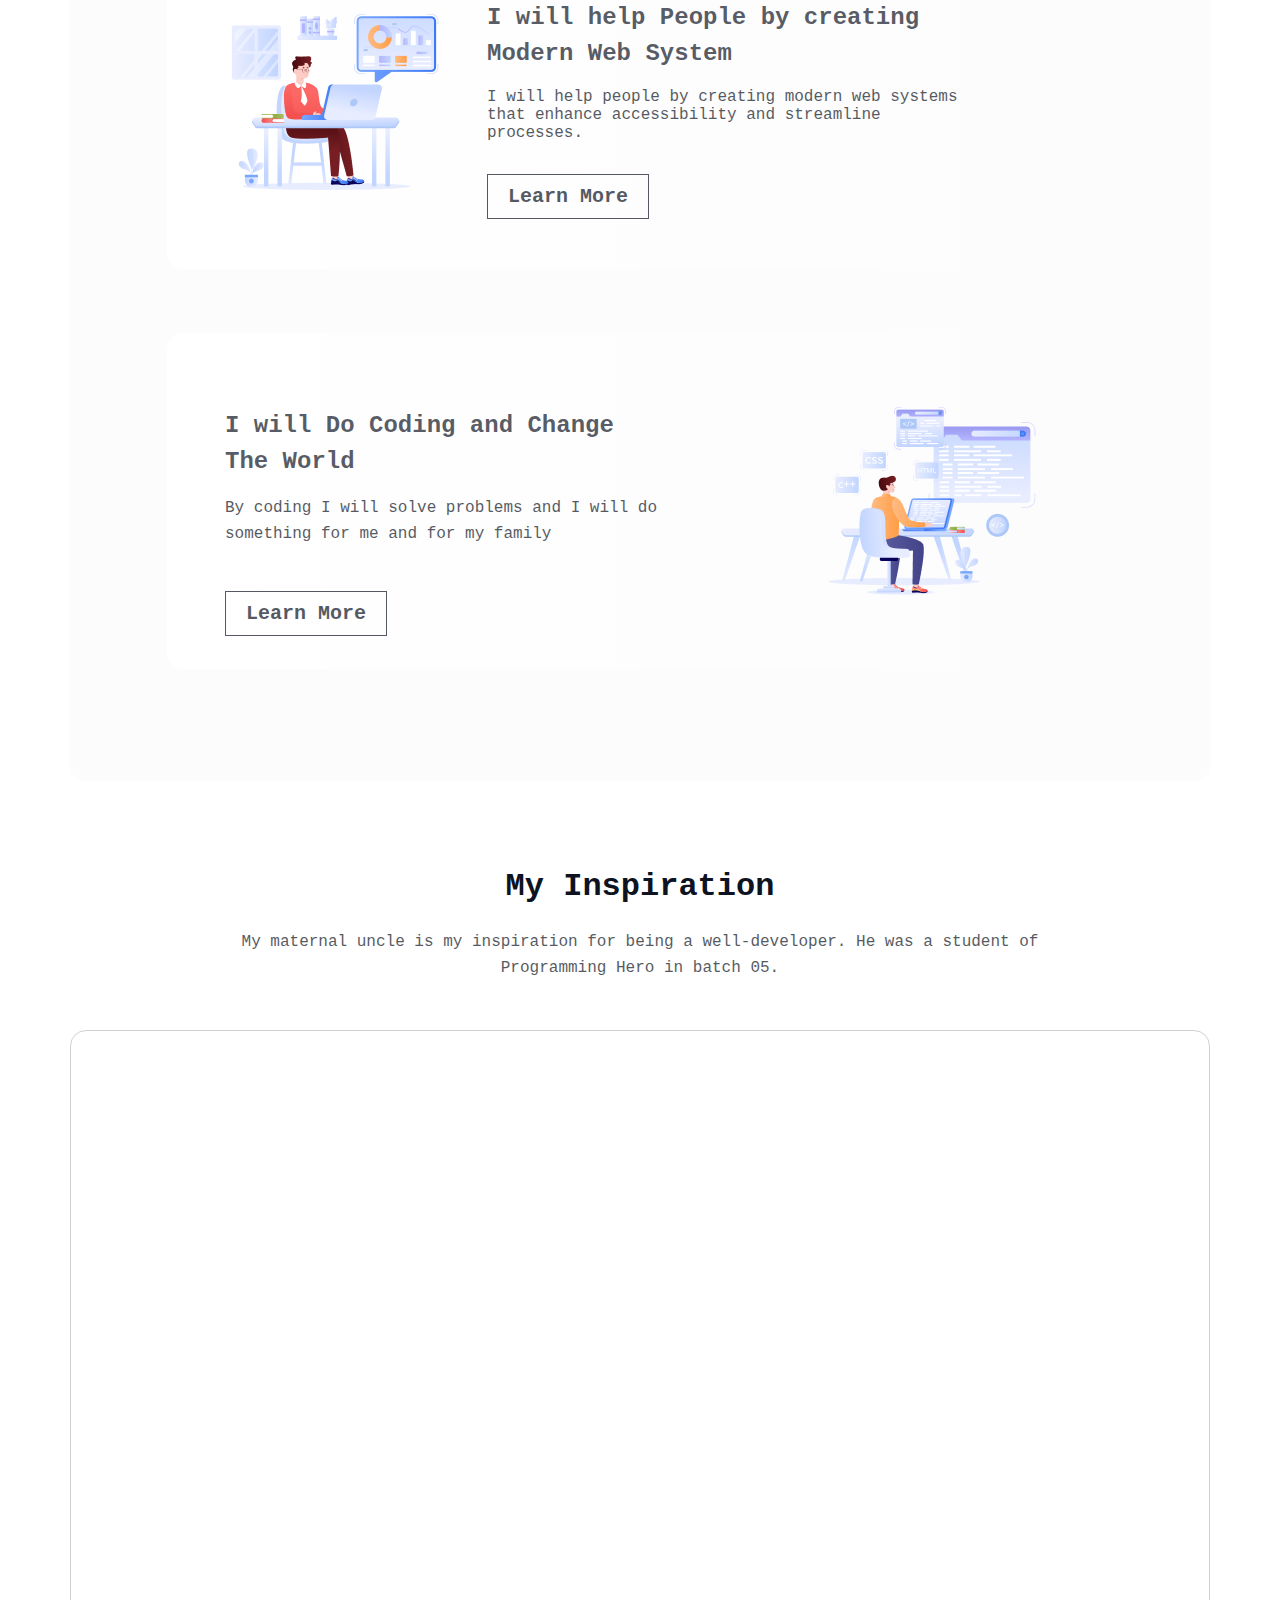
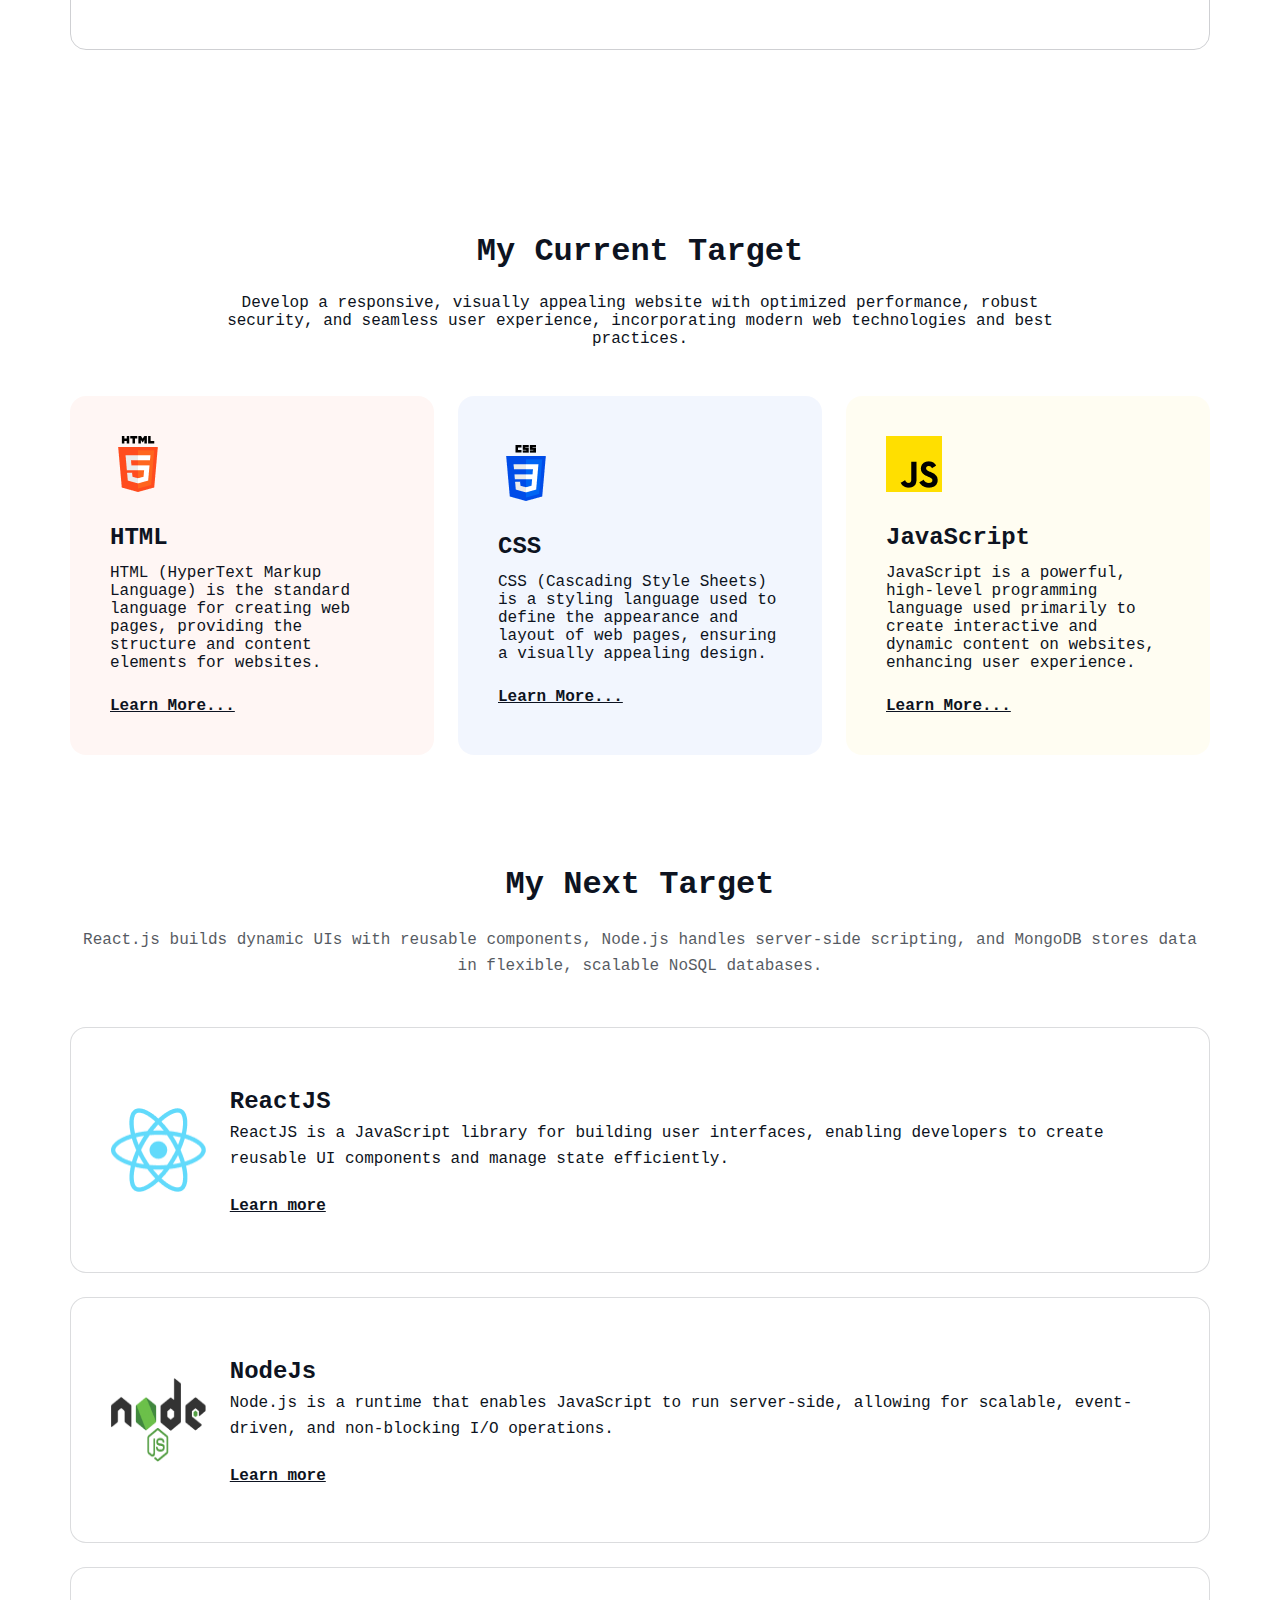
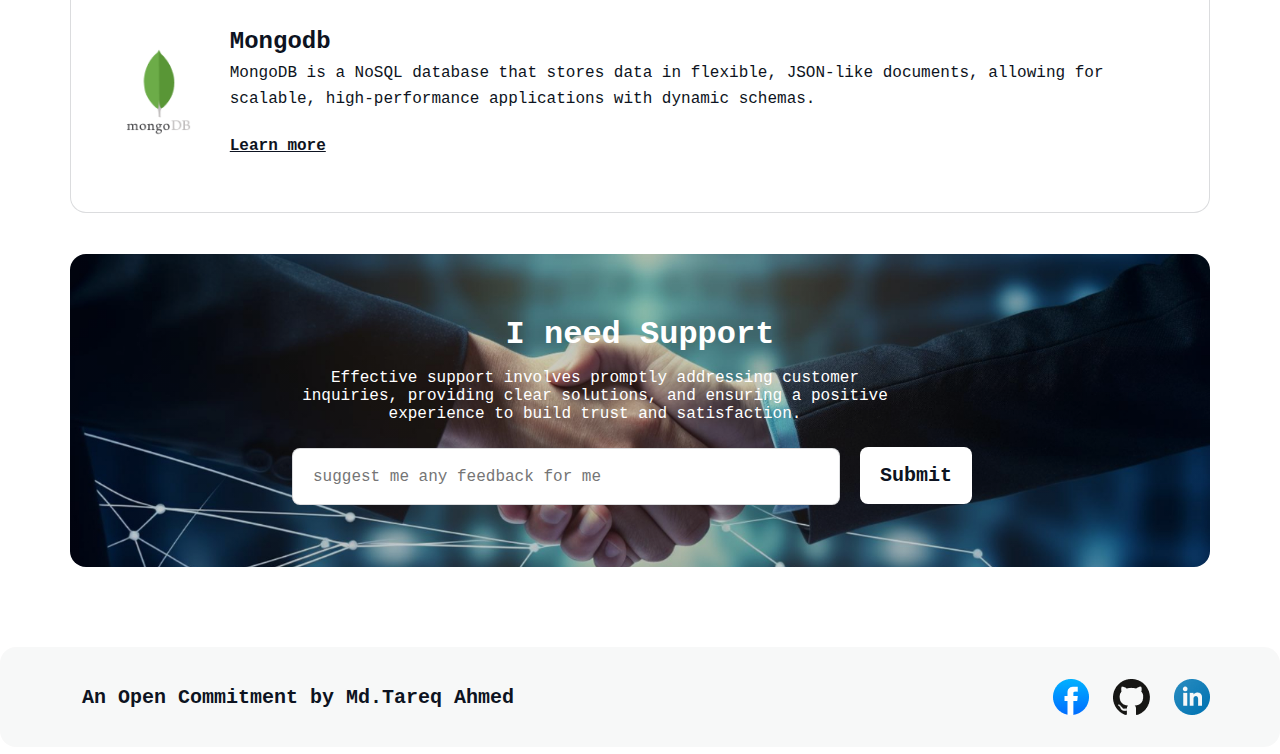
==== commit c5cd1ce0: "added favicon target section and navbar" ====
--- a/index.html
+++ b/index.html
@@ -6,6 +6,7 @@
     <meta name="viewport" content="width=device-width, initial-scale=1.0" />
     <title>journey of web development</title>
     <link rel="stylesheet" href="styles/style.css" />
+    <link rel="shortcut icon" href="assets/download.jpeg" type="image/x-icon">
     <link rel="preconnect" href="https://fonts.googleapis.com" />
     <link rel="preconnect" href="https://fonts.gstatic.com" crossorigin />
     <link href="https://fonts.googleapis.com/css2?family=Inter:wght@100..900&display=swap" rel="stylesheet" />
@@ -14,17 +15,27 @@
 <body>
     <main>
         <!-- banner-section start here -->
-        <header class="banner">
-            <div class="banner-container">
-                <img src="assets/Group.png" alt="" />
-                <h1>"In the near future, I hope to become a Developer."</h1>
-                <p>
-                    HTML and CSS are fundamental technologies for web development, enabling developers to create structured content and style it attractively and responsively.
-                </p>
-                <button><a href="#footer">Contact With me</a></button>
-            </div>
+        <header class="nav-bar">
+
+            <nav>
+                <ul>
+                    <li>Tareq.H</li>
+                    <li><a href="assets/resume.webp" download>Download Resume</a></li>
+                </ul>
+            </nav>
         </header>
         <main>
+            <section class="banner">
+
+                <div class="banner-container">
+                    <img src="assets/Group.png" alt="" />
+                    <h1>"In the near future, I hope to become a Developer."</h1>
+                    <p>
+                        HTML and CSS are fundamental technologies for web development, enabling developers to create structured content and style it attractively and responsively.
+                    </p>
+                    <button onclick="window.location.href='#footer'">Contact With me</button>
+                </div>
+            </section>
             <section class="why-web-dev">
                 <div class="why-web-dev-container">
                     <div class="why-web-dev-container-1">
@@ -38,7 +49,7 @@
                             <div class="web-dev-container2-content">
                                 <h4>I will Do Coding and Change The World</h4>
                                 <p>I am dedicated to using code to innovate and solve global challenges, striving to make a positive impact on the world.</p>
-                                <button class="btn"><a href="button.html" target="_blank">Learn More...</a></button>
+                                <button onclick="window.location.href='button.html'">Learn More</button>
                             </div>
                             <img src="assets/Layer_1.png" alt="">
 
@@ -50,7 +61,7 @@
                             <div class="web-dev-container3-content">
                                 <h4>I will help People by creating Modern Web System</h4>
                                 <p>I will help people by creating modern web systems that enhance accessibility and streamline processes.</p>
-                                <button class="btn"><a href="button2.html" target="_blank">Learn More...</a></button>
+                                <button onclick="window.location.href='button2.html'" class="btn">Learn More</button>
                             </div>
                         </div>
                         <div class="why-web-dev-container-4"></div>
@@ -60,7 +71,7 @@
                             <div class="web-dev-container2-content">
                                 <h4>I will Do Coding and Change The World</h4>
                                 <p>By coding I will solve problems and I will do something for me and for my family</p>
-                                <button class="btn"><a href="button.html" target="_blank">Learn More...</a></button>
+                                <button class="btn" onclick="window.location.href='button.html'">Learn More</button>
                             </div>
                             <img src="assets/Group 4.png" alt="">
 
@@ -119,6 +130,38 @@
                     </div>
                 </div>
             </section>
+            <section class="next-target">
+                <div class="next-text-content-container">
+                    <h3>My Next Target</h3>
+                    <p>React.js builds dynamic UIs with reusable components, Node.js handles server-side scripting, and MongoDB stores data in flexible, scalable NoSQL databases.</p>
+                </div>
+                <div class="next-card-container">
+                    <div class="card-container">
+                        <img src="assets/react.png" alt="">
+                        <div class="card-text-container">
+                            <h3>ReactJS</h3>
+                            <p>ReactJS is a JavaScript library for building user interfaces, enabling developers to create reusable UI components and manage state efficiently.</p>
+                            <a href="https://react.dev/" target="_blank">Learn more</a>
+                        </div>
+                    </div>
+                    <div class="card-container">
+                        <img src="assets/nodejs.png" alt="">
+                        <div class="card-text-container">
+                            <h3>NodeJs</h3>
+                            <p>Node.js is a runtime that enables JavaScript to run server-side, allowing for scalable, event-driven, and non-blocking I/O operations.</p>
+                            <a href="https://www.w3schools.com/nodejs/" target="_blank">Learn more</a>
+                        </div>
+                    </div>
+                    <div class="card-container">
+                        <img src="assets/mongodb.png" alt="">
+                        <div class="card-text-container">
+                            <h3>Mongodb</h3>
+                            <p>MongoDB is a NoSQL database that stores data in flexible, JSON-like documents, allowing for scalable, high-performance applications with dynamic schemas.</p>
+                            <a href="https://learn.mongodb.com/" target="_blank">Learn more</a>
+                        </div>
+                    </div>
+                </div>
+            </section>
             <section class="support">
                 <div class="support-container">
                     <div class="support-text-container">
--- a/styles/style.css
+++ b/styles/style.css
@@ -6,8 +6,10 @@
 }
 
 body {
-  font-family: "Inter", sans-serif;
-}
+  /* font-family: "Inter", sans-serif; */
+}
+
+/*  */
 
 /* shared design */
 
@@ -17,6 +19,65 @@
   opacity: 0.7;
 }
 
+/* nav-bar start here */
+
+.nav-bar {
+  max-width: 1140px;
+  /* border: 2px solid red; */
+  margin: 0 auto;
+  margin-bottom: 36px;
+  margin-top: 38px;
+}
+
+.nav-bar ul {
+  display: flex;
+  flex-direction: row;
+  justify-content: space-between;
+  align-items: center;
+}
+
+.nav-bar ul li {
+  list-style: none;
+}
+
+.nav-bar ul li:nth-child(1) {
+  color: rgb(13, 19, 33);
+  font-family: "Azeret Mono", monospace;
+  font-size: 28px;
+  font-weight: 800;
+  line-height: 33px;
+  letter-spacing: 0%;
+  text-align: left;
+}
+
+.nav-bar ul li:nth-child(2) {
+  box-sizing: border-box;
+  border: 1px solid rgb(13, 19, 33);
+  border-radius: 8px;
+  opacity: 0.8;
+  max-width: 228px;
+  min-height: 58px;
+  padding: 17px 24px 17px 24px;
+}
+
+.nav-bar ul li:nth-child(2):hover {
+  cursor: pointer;
+}
+
+.nav-bar ul li:nth-child(2) a {
+  color: rgb(13, 19, 33);
+  font-family: "Azeret Mono", monospace;
+  font-size: 20px;
+  font-weight: 600;
+  line-height: 23px;
+  letter-spacing: 0%;
+  text-align: center;
+}
+
+.nav-bar ul li a {
+  text-decoration: none;
+}
+
 /* banner design start here */
 
 .banner {
@@ -40,6 +101,7 @@
   padding: 0px;
   /* border: 2px solid red; */
   margin: 0 auto;
+  text-align: center;
   /* margin-top: 24px; */
 }
 
@@ -53,7 +115,7 @@
 .banner-container h1 {
   max-width: 998px;
   text-align: center;
-  color: rgb(13, 19, 33);
+  color: #0d1321;
   margin-bottom: 24px;
   font-size: 40px;
   font-weight: 800;
@@ -63,12 +125,13 @@
 .banner-container p {
   max-width: 852px;
   min-height: 52px;
-  color: rgb(13, 19, 33);
+  color: #0d1321;
   font-family: "Azeret Mono", monospace;
   opacity: 0.7;
   font-size: 16px;
   font-weight: 400;
   text-align: center;
+  line-height: 26px;
   margin-bottom: 32px;
 }
 
@@ -78,17 +141,13 @@
   padding: 21px 24px 21px 24px;
   margin: 0px 0px;
   border-radius: 8px;
-  background: rgb(13, 19, 33);
-}
-
-.banner-container a {
-  text-decoration: none;
-  color: rgb(255, 255, 255);
+  background: #0d1321;
   font-family: "Azeret Mono", monospace;
   font-size: 20px;
   font-weight: 600;
-  text-align: center;
-  font-family: "Inter", sans-serif;
+  color: rgb(255, 255, 255);
+  text-align: center;
+  cursor: pointer;
 }
 
 /* why web development start here */
@@ -107,6 +166,7 @@
   border-radius: 16px;
   background: rgba(13, 19, 33, 0.02);
   background-color: rgba(252, 252, 253, 1);
+  text-align: center;
 }
 
 .why-web-dev-container {
@@ -135,13 +195,15 @@
   font-size: 32px;
   font-weight: 800;
   letter-spacing: 0%;
-  text-align: center;
-  font-family: "Inter", sans-serif;
+  line-height: 37px;
+  text-align: center;
+  font-family: "Azeret Mono", monospace;
 }
 
 .why-web-dev-container-1 p {
-  color: rgb(13, 19, 33);
-  font-family: "Inter", sans-serif;
+  color: #0d1321;
+  font-family: "Azeret Mono", monospace;
+  line-height: 26px;
   font-size: 16px;
   font-weight: 400;
   text-align: center;
@@ -196,15 +258,14 @@
 .web-dev-container2-content h4 {
   max-width: 390px;
   min-height: 72px;
-  display: flex;
-  flex-direction: column;
-  justify-content: center;
-  align-items: flex-start;
   margin-top: 16px;
+  /* color: #0d1321; */
   color: rgba(13, 19, 33, 0.7);
   font-size: 24px;
   font-weight: 700;
   text-align: left;
+  font-family: "Azeret Mono", monospace;
+  line-height: 36px;
 }
 
 .web-dev-container2-content p {
@@ -214,12 +275,10 @@
   font-weight: 400;
   text-align: left;
   max-width: 468px;
+  line-height: 26px;
   min-height: 52px;
-  display: flex;
-  flex-direction: column;
-  justify-content: center;
-  align-items: flex-start;
-  margin: 15px 0px;
+  margin-top: 15px;
+  margin-bottom: 44px;
   opacity: 0.7;
 }
 
@@ -228,16 +287,14 @@
   font-family: "Azeret Mono", monospace;
   font-size: 20px;
   font-weight: 600;
+  line-height: 23px;
   text-align: center;
   box-sizing: border-box;
   border: 1px solid rgb(13, 19, 33);
+  padding: 10px 20px;
   opacity: 0.7;
-  /* padding: 7px 10px; */
-}
-
-.web-dev-container2-content button a {
-  text-decoration: none;
-  color: rgba(136, 138, 145, 1);
+  cursor: pointer;
+  background-color: transparent;
 }
 
 .why-web-dev-container-3 {
@@ -279,12 +336,14 @@
 }
 
 .web-dev-container3-content h4 {
+  /* color: #0d1321; */
   color: rgba(13, 19, 33, 0.7);
   font-family: "Azeret Mono", monospace;
-  font-size: 22px;
+  font-size: 24px;
   font-weight: 700;
   text-align: left;
   width: 477px;
+  line-height: 36px;
   height: 72px;
   margin: 16px 0;
 }
@@ -294,6 +353,7 @@
   font-family: "Azeret Mono", monospace;
   font-size: 16px;
   font-weight: 400;
+  opacity: 0.7;
   text-align: left;
   margin-bottom: 32px;
 }
@@ -303,15 +363,14 @@
   font-family: "Azeret Mono", monospace;
   font-size: 20px;
   font-weight: 600;
+  line-height: 23px;
   text-align: center;
   box-sizing: border-box;
   border: 1px solid rgb(13, 19, 33);
+  padding: 10px 20px;
   opacity: 0.7;
-}
-
-.web-dev-container3-content button a {
-  text-decoration: none;
-  color: rgba(85, 89, 99, 1);
+  cursor: pointer;
+  background-color: transparent;
 }
 
 /* ends of web-dev desigm */
@@ -329,6 +388,7 @@
   /* border: 2px solid red; */
   margin-top: 88px;
   margin-bottom: 183px;
+  text-align: center;
 }
 
 .inspiration-text-container {
@@ -341,6 +401,8 @@
 }
 
 .inspiration-text-container h3 {
+  /* color: #0d1321; */
+  line-height: 36px;
   text-align: center;
   color: rgb(13, 19, 33);
   font-family: "Azeret Mono", monospace;
@@ -365,7 +427,11 @@
 .iframe-container {
   max-width: 1140px;
   min-height: 614px;
-  /* border: 2px solid green; */
+  border: 1px solid green;
+  border: 1px solid rgba(13, 19, 33, 0.2);
+  border-radius: 16px;
+  text-align: center;
+  margin-top: 48px;
 }
 
 .iframe-container iframe {
@@ -384,12 +450,106 @@
 .current-target {
   max-width: 1140px;
   min-height: 460px;
-  /* border: 2px solid red; */
+  /* border: 1px solid red; */
   margin: 0 auto;
   display: flex;
   flex-direction: column;
   margin-bottom: 111px;
   /* align-items: center; */
+}
+
+/* next target start here */
+
+.next-target {
+  max-width: 1140px;
+  min-height: 871px;
+  margin: 0 auto;
+  /* border: 2px solid red; */
+  margin-bottom: 41px;
+}
+
+.next-text-content-container {
+  margin-bottom: 48px;
+}
+
+.next-text-content-container h3 {
+  color: rgb(13, 19, 33);
+  font-family: "Azeret Mono", monospace;
+  font-size: 32px;
+  font-weight: 800;
+  line-height: 37px;
+  letter-spacing: 0%;
+  text-align: center;
+  margin-bottom: 24px;
+}
+
+.next-text-content-container p {
+  color: rgb(13, 19, 33);
+  font-family: "Azeret Mono", monospace;
+  font-size: 16px;
+  font-weight: 400;
+  line-height: 26px;
+  letter-spacing: 0%;
+  text-align: center;
+  opacity: 0.7;
+}
+
+.card-container {
+  display: flex;
+  flex-direction: row;
+  justify-content: center;
+  align-items: center;
+  gap: 24px;
+  box-sizing: border-box;
+  border: 1px solid rgba(13, 19, 33, 0.15);
+  border-radius: 16px;
+  background: rgb(255, 255, 255);
+  padding: 40px;
+  margin-bottom: 24px;
+}
+
+.card-container .card-text-container {
+  /* padding: 40px; */
+  margin: 16px 0;
+}
+
+.card-text-container h3 {
+  color: rgb(13, 19, 33);
+  font-family: "Azeret Mono", monospace;
+  font-size: 24px;
+  font-weight: 800;
+  line-height: 36px;
+  letter-spacing: 0%;
+  text-align: left;
+}
+
+.card-text-container p {
+  color: rgb(13, 19, 33);
+  font-family: "Azeret Mono", monospace;
+  font-size: 16px;
+  font-weight: 400;
+  line-height: 26px;
+  letter-spacing: 0%;
+  text-align: left;
+  margin-bottom: 24px;
+}
+
+.card-text-container a {
+  color: rgb(13, 19, 33);
+  font-family: "Azeret Mono", monospace;
+  font-size: 16px;
+  margin-top: 24px;
+  font-weight: 700;
+  line-height: 19px;
+  letter-spacing: 0%;
+  text-align: left;
+  text-decoration-line: underline;
+}
+
+.card-container img {
+  max-width: 94.78px;
+  min-height: 84.41px;
+  /* border: 2px solid green; */
 }
 
 .current-text-container {
@@ -474,12 +634,26 @@
 .css-icon-container h3,
 .js-icon-container h3 {
   margin-bottom: 8px;
+  color: rgb(13, 19, 33);
+  font-family: "Azeret Mono", monospace;
+  font-size: 24px;
+  font-weight: 800;
+  line-height: 36px;
+  letter-spacing: 0%;
+  text-align: left;
 }
 
 .html-icon-container p,
 .css-icon-container p,
 .js-icon-container p {
+  color: rgb(13, 19, 33);
+  font-family: "Azeret Mono", monospace;
+  font-size: 16px;
+  font-weight: 400;
+  /* line-height: 26px; */
   margin-bottom: 24px;
+  /* letter-spacing: 0%; */
+  text-align: left;
 }
 
 .html-icon-container button,
@@ -492,6 +666,7 @@
   font-weight: 700;
   text-align: left;
   text-decoration-line: underline;
+  background-color: transparent;
 }
 
 .html-icon-container button a,
@@ -530,13 +705,15 @@
   background-repeat: no-repeat;
   background-size: cover;
   background-position: center;
+  /* text-align: center; */
 }
 
 .support-container {
+  /* text-align: center; */
 }
 
 .support-container h3 {
-  font-family: "Roboto Mono", monospace;
+  font-family: "Azeret Mono", monospace;
   font-weight: 700;
   font-size: 32px;
   color: rgb(255, 255, 255);
@@ -545,7 +722,7 @@
 }
 
 .support-container p {
-  font-family: "Roboto Mono", monospace;
+  font-family: "Azeret Mono", monospace;
   color: rgb(255, 255, 255);
   font-size: 16px;
   font-weight: 400;
@@ -583,13 +760,17 @@
   border-radius: 8px;
   background: rgb(255, 255, 255);
   color: rgb(13, 19, 33);
-  font-family: "Roboto Mono", monospace;
+  font-family: "Azeret Mono", monospace;
   text-align: center;
   font-size: 20px;
   font-weight: 600;
   border: none;
 }
 
+.input-container button:hover {
+  cursor: pointer;
+}
+
 /* footer design start  */
 
 .footer {
@@ -601,28 +782,30 @@
   display: flex;
   flex-direction: row;
   justify-content: space-between;
+  align-items: center;
 }
 
 .footer-container {
-  max-width: 1140px;
-  min-height: 36px;
+  width: 1140px;
+  height: 36px;
   display: flex;
   flex-direction: row;
-  justify-content: space-around;
+  justify-content: space-between;
   align-items: center;
   /* border: 2px solid red; */
   margin: 0 auto;
-  gap: 526px;
+  /* gap: 526px; */
 }
 
 .footer-text-container {
   width: 456px;
   height: 23px;
+  text-align: left;
 }
 
 .footer-text-container h3 {
   color: rgb(13, 19, 33);
-  font-family: Azeret Mono;
+  font-family: "Azeret Mono", monospace;
   font-size: 20px;
   font-weight: 600;
   line-height: 23px;
@@ -630,8 +813,16 @@
   text-align: center;
 }
 
+.footer-icon-container {
+  text-align: right;
+}
+
 .footer-icon {
   display: flex;
   flex-direction: row;
   gap: 24px;
 }
+
+.footer-icon img:hover {
+  cursor: pointer;
+}
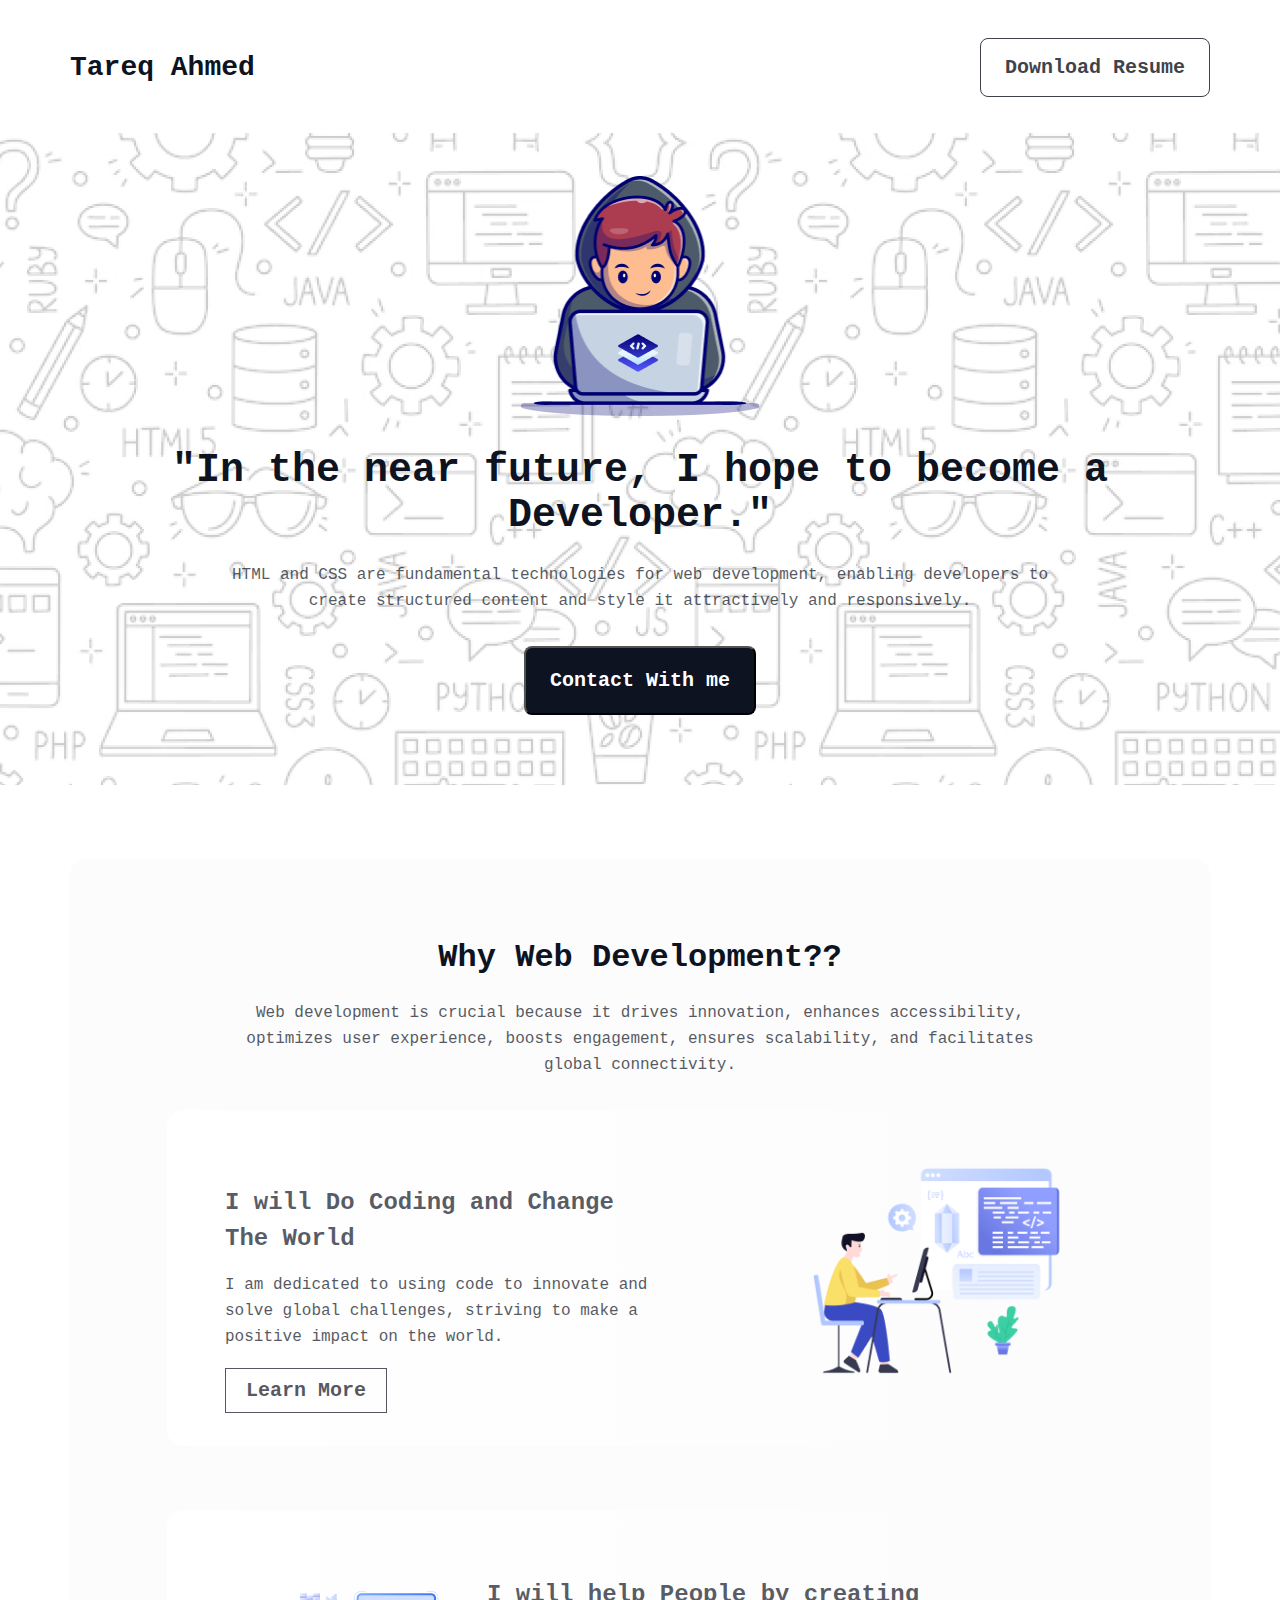
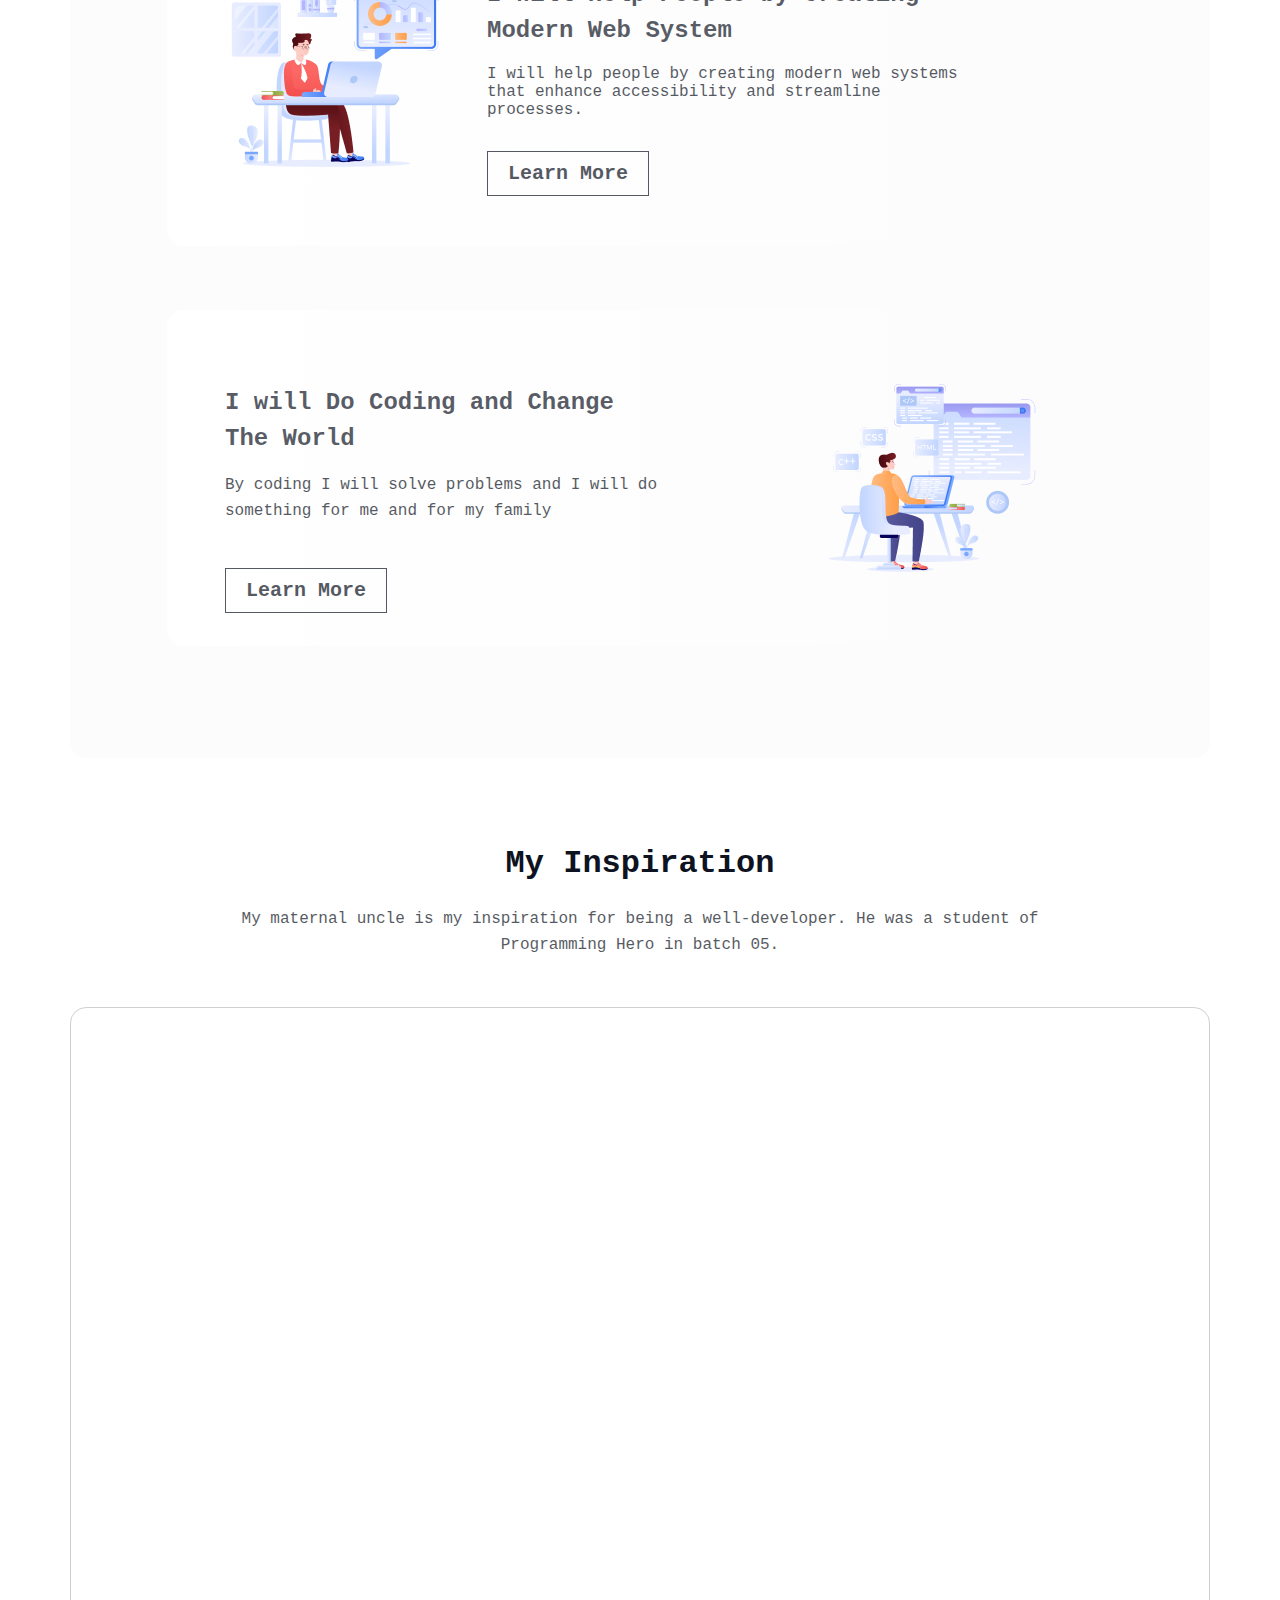
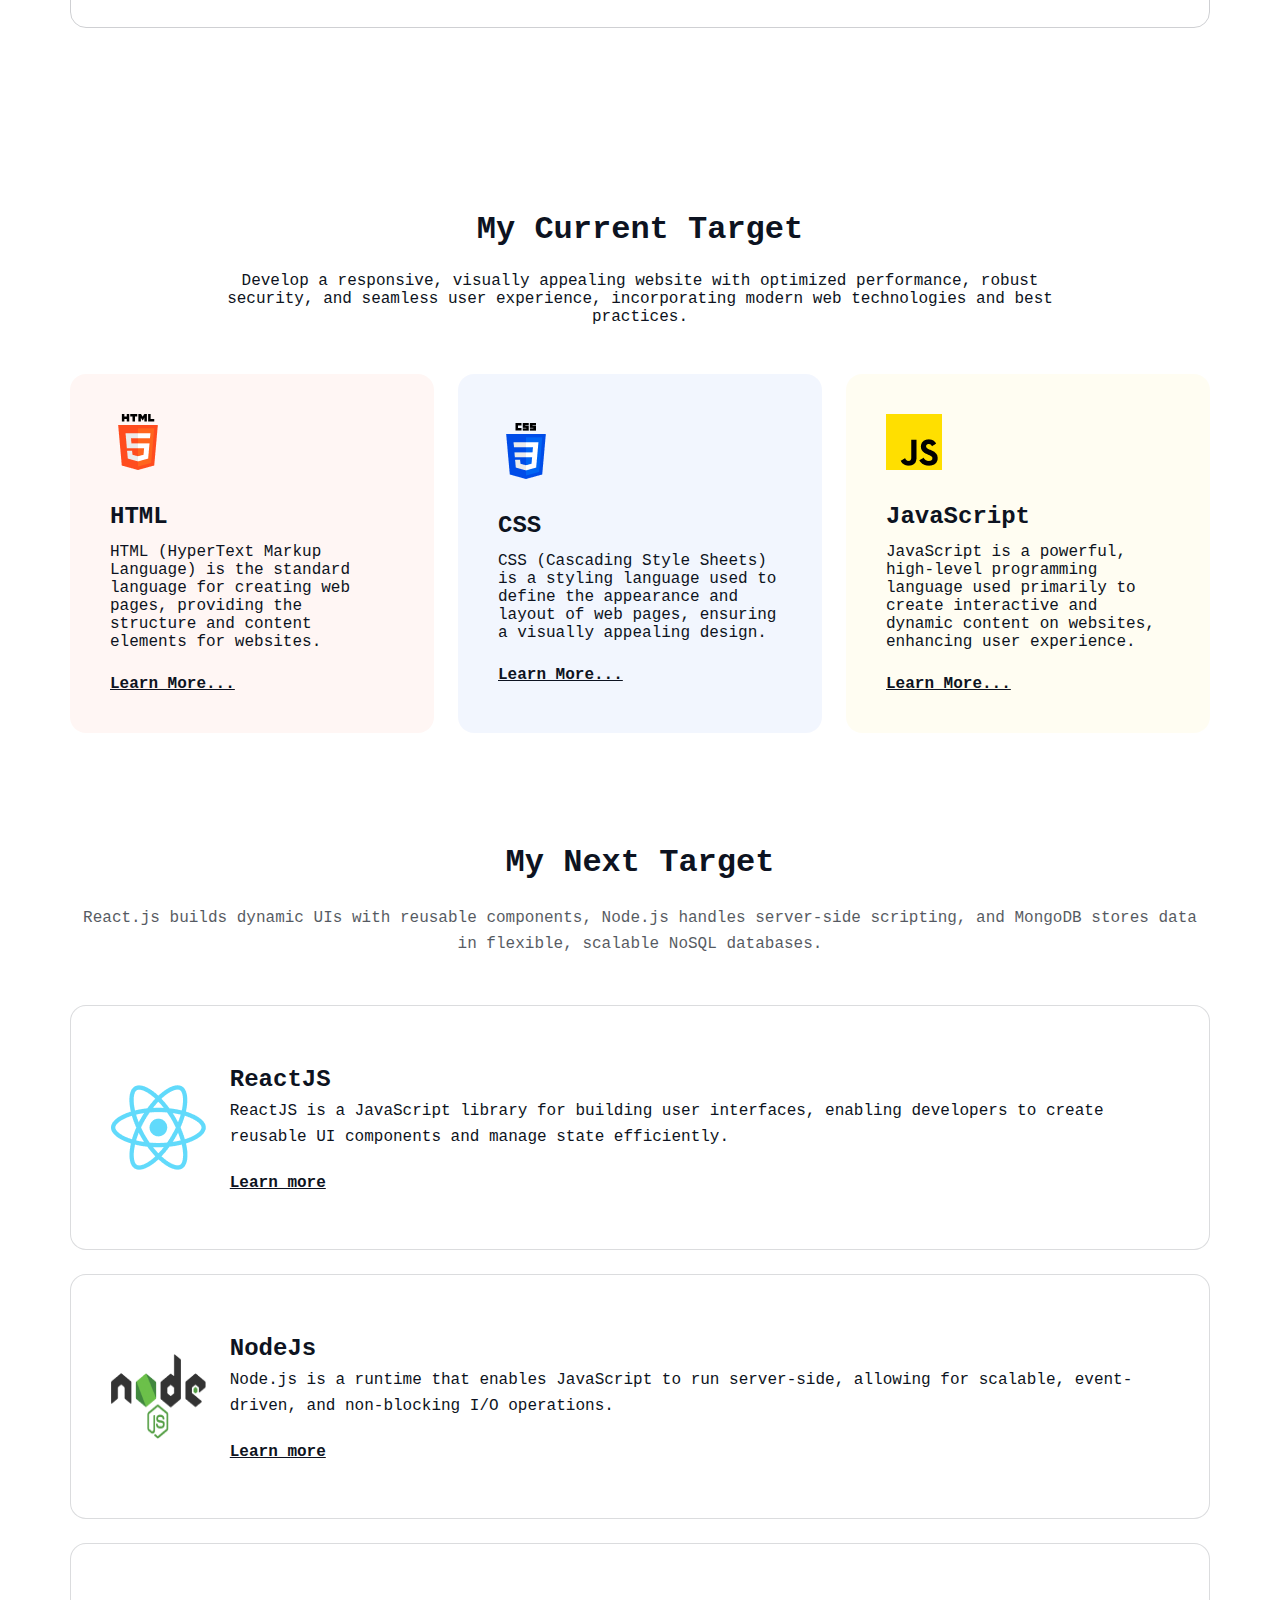
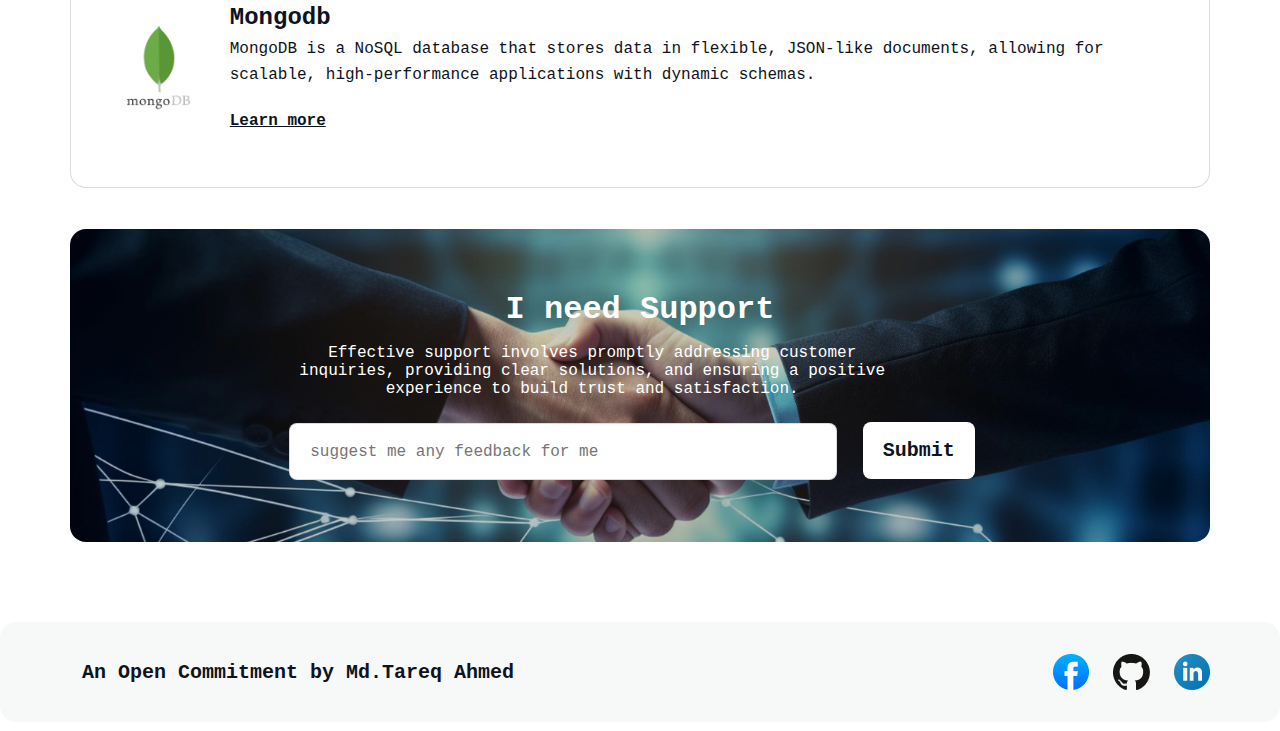
==== commit bc7e3ab6: "fixed every bug after submission" ====
--- a/index.html
+++ b/index.html
@@ -4,7 +4,7 @@
 <head>
     <meta charset="UTF-8" />
     <meta name="viewport" content="width=device-width, initial-scale=1.0" />
-    <title>journey of web development</title>
+    <title>Journey of web development</title>
     <link rel="stylesheet" href="styles/style.css" />
     <link rel="shortcut icon" href="assets/download.jpeg" type="image/x-icon">
     <link rel="preconnect" href="https://fonts.googleapis.com" />
@@ -19,7 +19,7 @@
 
             <nav>
                 <ul>
-                    <li>Tareq.H</li>
+                    <li>Tareq Ahmed</li>
                     <li><a href="assets/resume.webp" download>Download Resume</a></li>
                 </ul>
             </nav>
--- a/styles/style.css
+++ b/styles/style.css
@@ -6,7 +6,7 @@
 }
 
 body {
-  /* font-family: "Inter", sans-serif; */
+  font-family: "Azeret Mono", monospace;
 }
 
 /*  */
@@ -55,7 +55,7 @@
   border: 1px solid rgb(13, 19, 33);
   border-radius: 8px;
   opacity: 0.8;
-  max-width: 228px;
+  /* max-width: 228px; */
   min-height: 58px;
   padding: 17px 24px 17px 24px;
 }
@@ -136,7 +136,6 @@
 }
 
 .banner-container button {
-  width: 220px;
   min-height: 66px;
   padding: 21px 24px 21px 24px;
   margin: 0px 0px;
